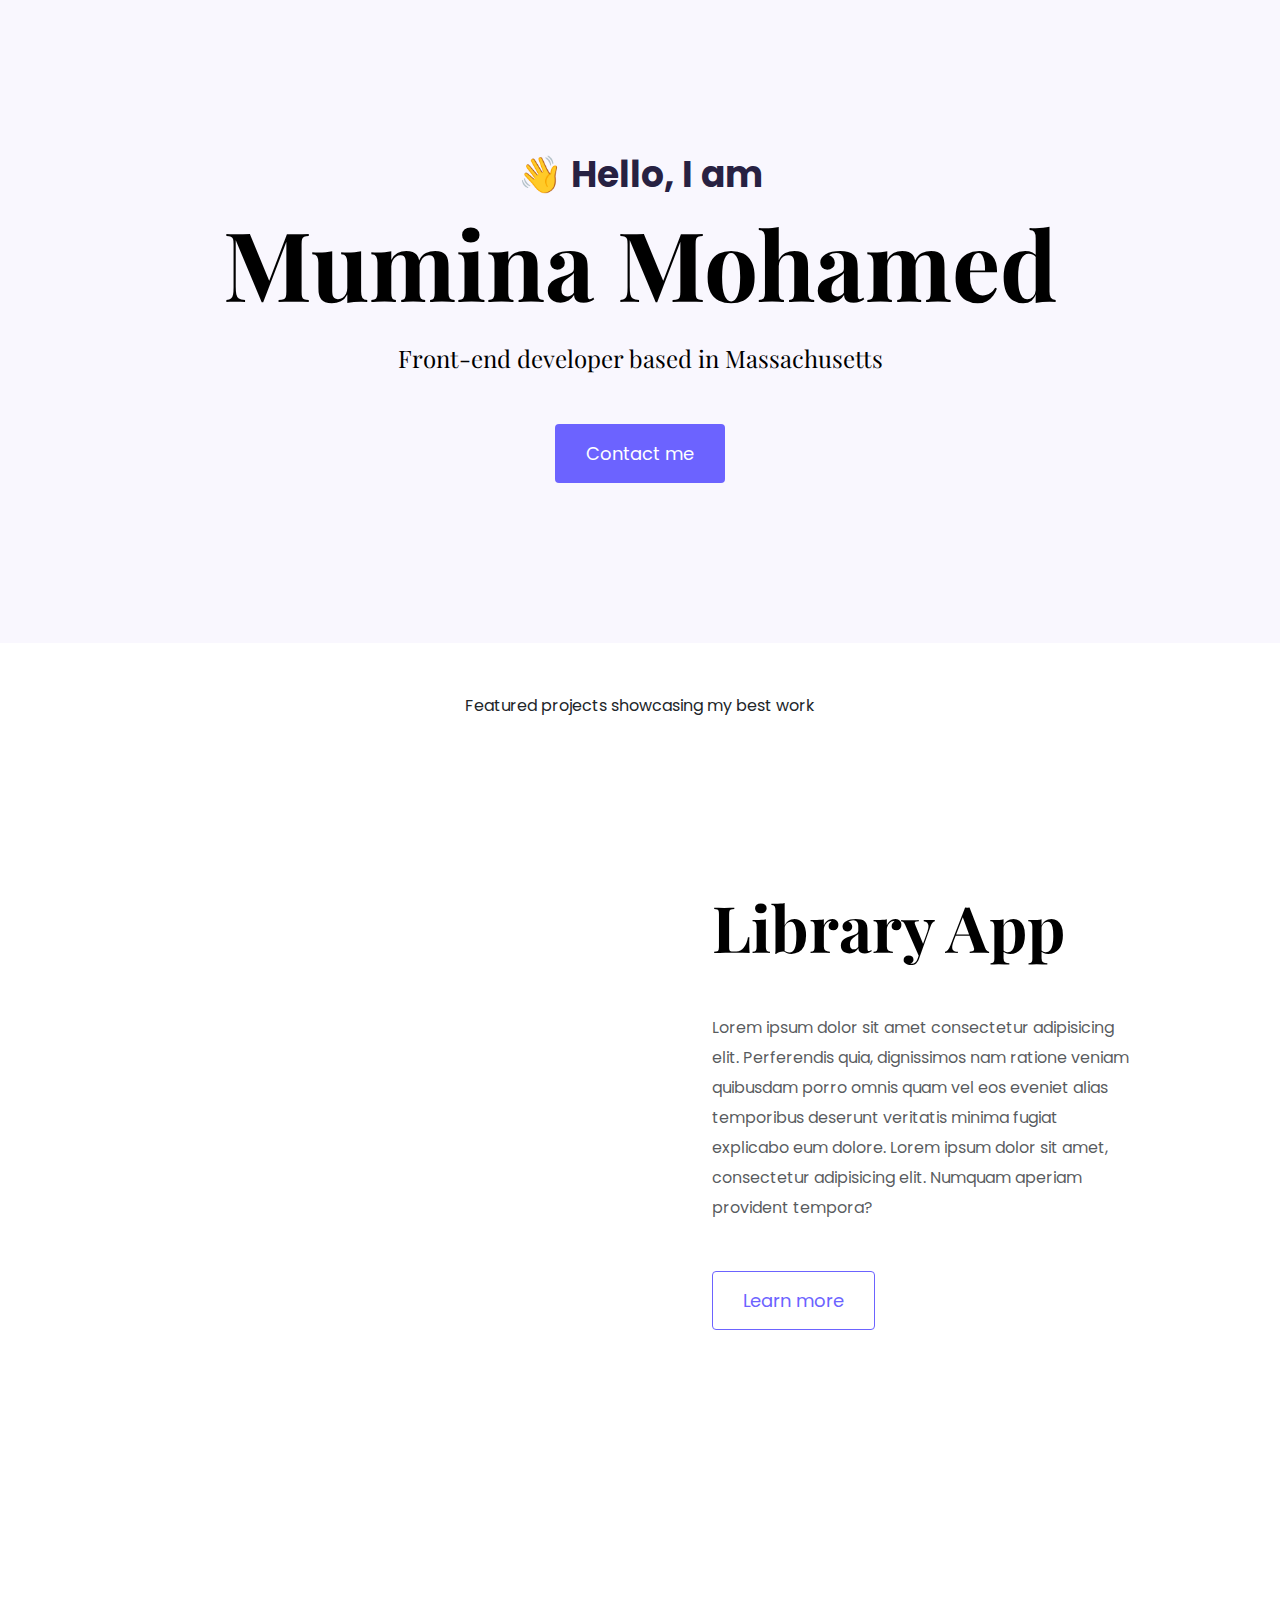
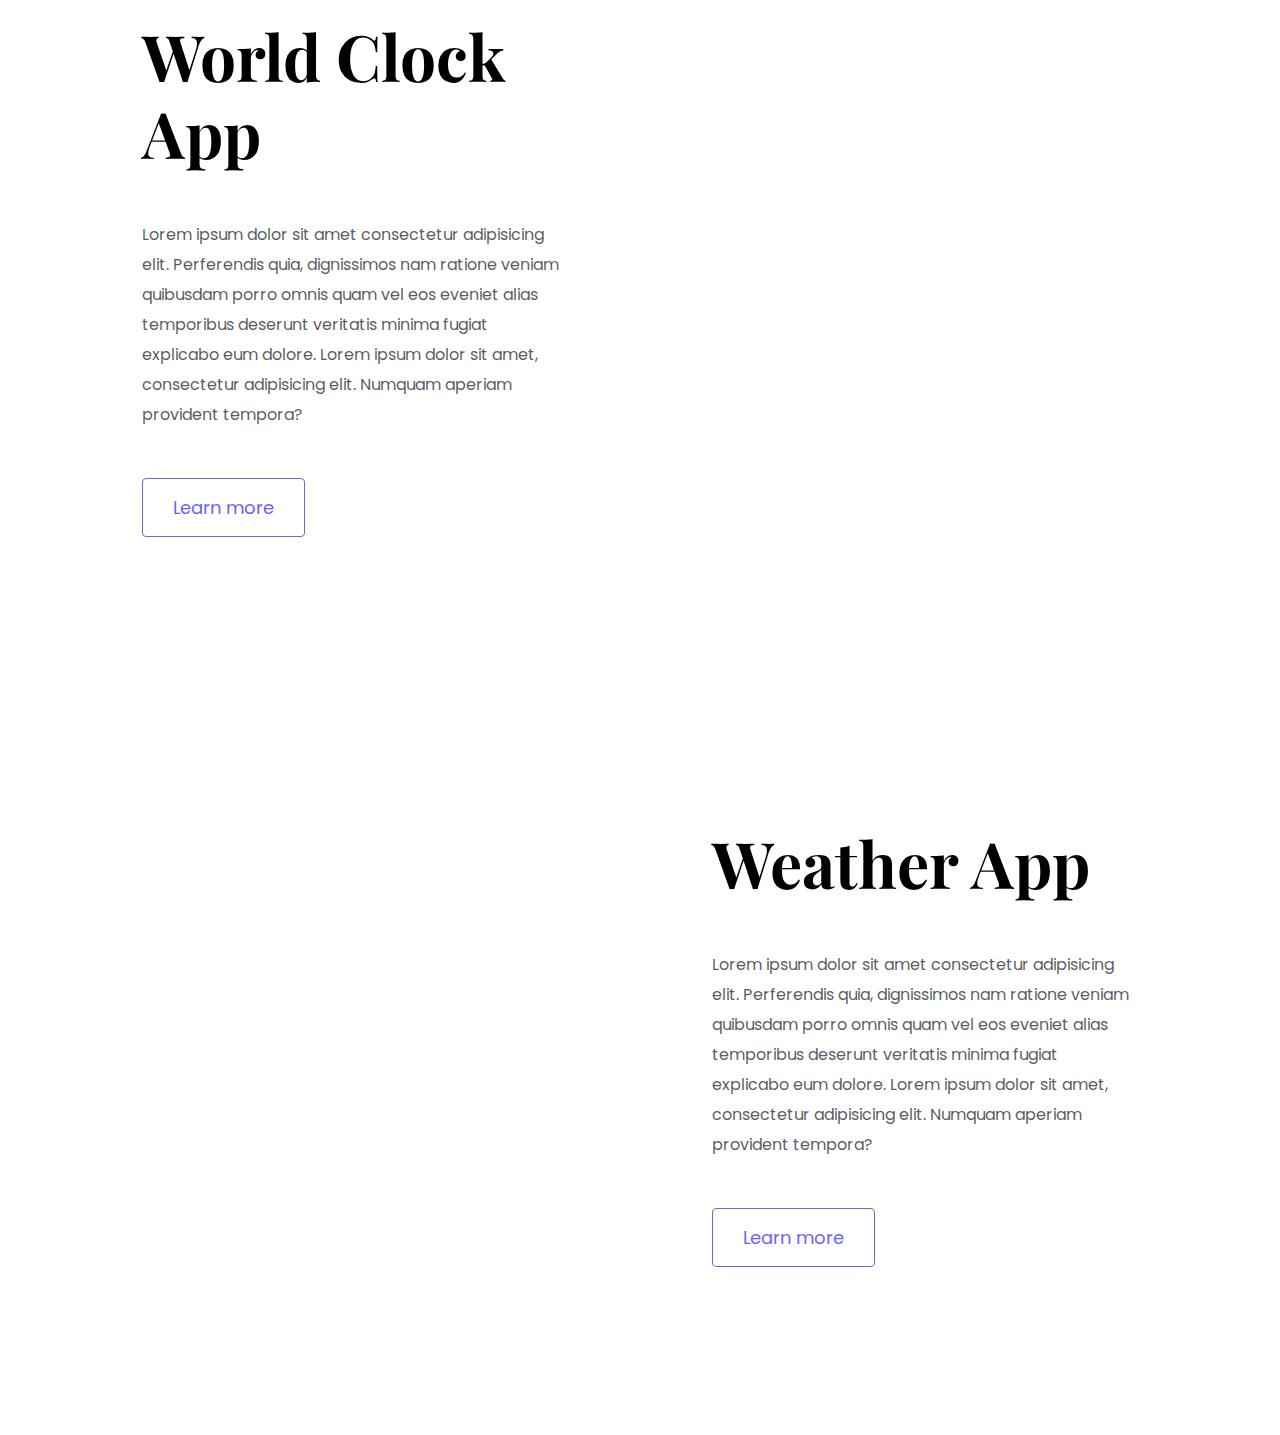
==== index.html @ b4ec0988 "changed the paragraph content" ====
<!DOCTYPE html>
<html lang="en">
  <head>
    <meta charset="UTF-8" />
    <meta name="viewport" content="width=device-width, initial-scale=1.0" />
    <link
      rel="stylesheet"
      href="https://cdn.jsdelivr.net/npm/bootstrap@5.3.2/dist/css/bootstrap.min.css"
    />
    <link
      rel="stylesheet"
      href="https://cdn.jsdelivr.net/npm/bootstrap@5.3.2/dist/js/bootstrap.bundle.min.js"
    />
    <link
      href="https://fonts.googleapis.com/css2?family=Playfair+Display:wght@700&amp;family=Poppins:wght@500;700&amp;display=swap"
      rel="stylesheet"
    />
    <link rel="preconnect" href="https://fonts.gstatic.com" />
    <script
      src="https://kit.fontawesome.com/5cc634219c.js"
      crossorigin="anonymous"
    ></script>
    <link rel="stylesheet" href="css/style.css" />
    <title>Portfolio</title>
  </head>
  <body>
    <div class="hero">
      <p>👋 Hello, I am</p>
      <h1>Mumina Mohamed</h1>
      <h2>Front-end developer based in Massachusetts</h2>

      <div>
        <a href="" class="btn btn-color">Contact me</a>
      </div>
    </div>
    <p class="text-center m-5">Featured projects showcasing my best work</p>
    <div class="container">
      <div class="row mb-5">
        <div class="col d-none d-lg-block">
          <img
            src="https://s3.amazonaws.com/shecodesio-production/uploads/files/000/109/023/original/Screenshot_2024-01-02_182300.png?1704243305"
            class="img-fluid"
            alt=""
          />
        </div>
        <div class="col-6">
          <div class="project-description">
            <h2 class="mb-5">Library App</h2>
            <p class="mb-5 text-muted">
              Lorem ipsum dolor sit amet consectetur adipisicing elit.
              Perferendis quia, dignissimos nam ratione veniam quibusdam porro
              omnis quam vel eos eveniet alias temporibus deserunt veritatis
              minima fugiat explicabo eum dolore. Lorem ipsum dolor sit amet,
              consectetur adipisicing elit. Numquam aperiam provident tempora?
            </p>
            <a href="#" class="btn btn-color-outline">Learn more</a>
          </div>
        </div>
      </div>
      <div class="row mb-5">
        <div class="col-6">
          <div class="project-description">
            <h2 class="mb-5">World Clock App</h2>
            <p class="mb-5 text-muted">
              Lorem ipsum dolor sit amet consectetur adipisicing elit.
              Perferendis quia, dignissimos nam ratione veniam quibusdam porro
              omnis quam vel eos eveniet alias temporibus deserunt veritatis
              minima fugiat explicabo eum dolore. Lorem ipsum dolor sit amet,
              consectetur adipisicing elit. Numquam aperiam provident tempora?
            </p>
            <a href="#" class="btn btn-color-outline">Learn more</a>
          </div>
        </div>
        <div class="col d-none d-lg-block">
          <img
            src="https://s3.amazonaws.com/shecodesio-production/uploads/files/000/109/025/original/Screenshot_2024-01-02_181748.png?1704243337"
            class="img-fluid"
            alt=""
          />
        </div>
      </div>
      <div class="row mb-5">
        <div class="col d-none d-lg-block">
          <img
            src="https://s3.amazonaws.com/shecodesio-production/uploads/files/000/109/024/original/Screenshot_2024-01-02_182021.png?1704243326"
            class="img-fluid"
            alt=""
          />
        </div>
        <div class="col-6">
          <div class="project-description">
            <h2 class="mb-5">Weather App</h2>
            <p class="mb-5 text-muted">
              Lorem ipsum dolor sit amet consectetur adipisicing elit.
              Perferendis quia, dignissimos nam ratione veniam quibusdam porro
              omnis quam vel eos eveniet alias temporibus deserunt veritatis
              minima fugiat explicabo eum dolore. Lorem ipsum dolor sit amet,
              consectetur adipisicing elit. Numquam aperiam provident tempora?
            </p>
            <a href="" class="btn btn-color-outline">Learn more</a>
          </div>
        </div>
      </div>
    </div>
  </body>
</html>
---- css/style.css ----
:root {
  --branding-color: #272142;
  --color-theme: #6c63ff;
  --secondary-color: #f9f7fe;
  --heading-font-family: "playfair Display", seriff;
  --default-font-family: "poppins", sans seriff;
}

body {
  background: white;
  font-family: var(--default-font-family);
}

.hero {
  text-align: center;
  background: var(--secondary-color);
  padding: 160px 20px;
}
h1,
h2,
h3,
h4,
h5,
h6 {
  color: black;
  font-family: var(--heading-font-family);
  font-weight: bold;
}

h1 {
  font-size: 96px;
  line-height: 1.5;
}
h2 {
  font-size: 64px;
}
p {
  font-size: 16px;
  line-height: 30px;
}
.hero h2 {
  font-weight: normal;
  color: black;
  line-height: 1.4;
  font-size: 24px;
  padding-bottom: 40px;
}
.hero p {
  color: var(--branding-color);
  font-weight: bold;
  margin: 0;
  font-size: 36px;
}

.btn-color {
  background: var(--color-theme);
  color: white;
  border-radius: 4px;
  font-size: 18px;
  line-height: 27px;
  padding: 15px 30px;
}

.btn-color-outline {
  color: var(--color-theme);
  border: 1px solid var(--color-theme);
  border-radius: 4px;
  font-size: 18px;
  line-height: 27px;
  padding: 15px 30px;
}

.project-description {
  padding: 120px 60px;
}

@media (max-width: 900px) {
  h1 {
    font-size: 44px;
    line-height: 2;
  }
  h2 {
    font-size: 44px;
  }

  .hero {
    padding: 80px 20px;
  }
  .row {
    justify-content: center;
  }

  .project-description {
    padding: 0;
    text-align: center;
  }
}
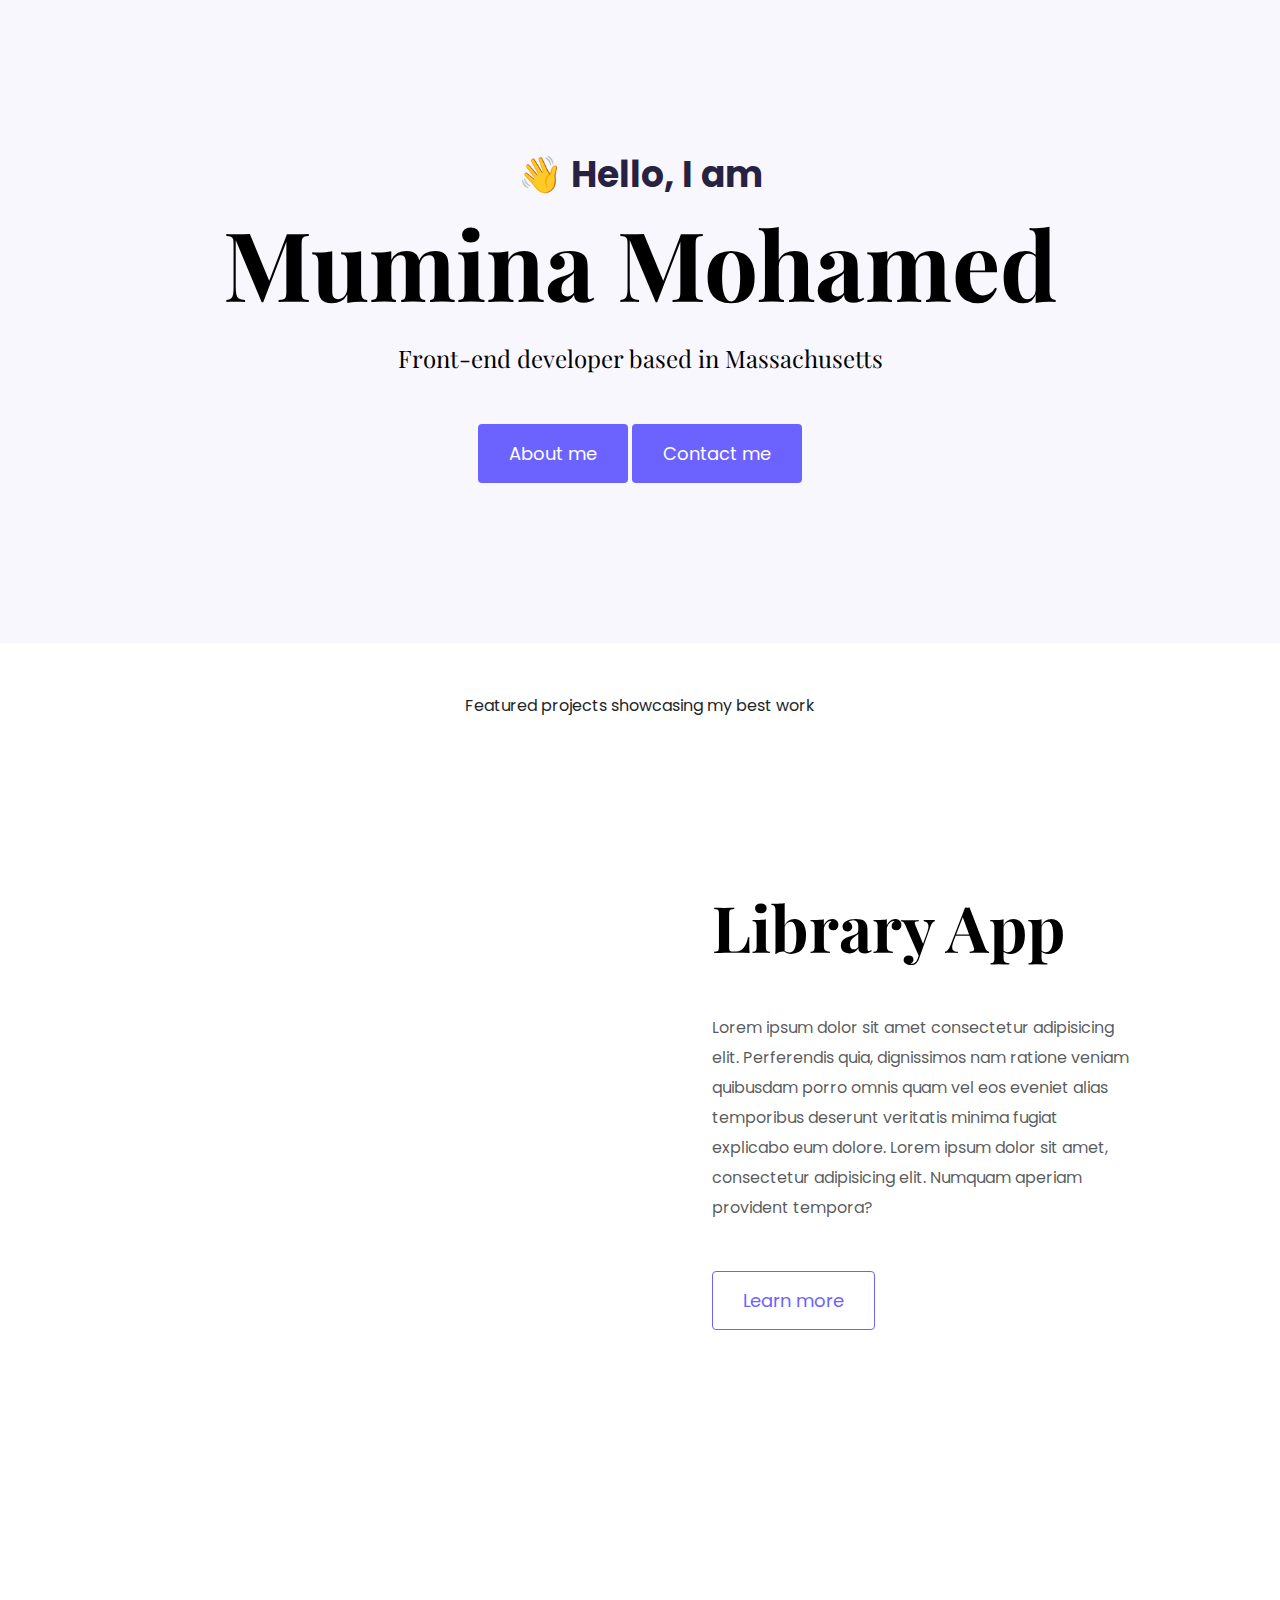
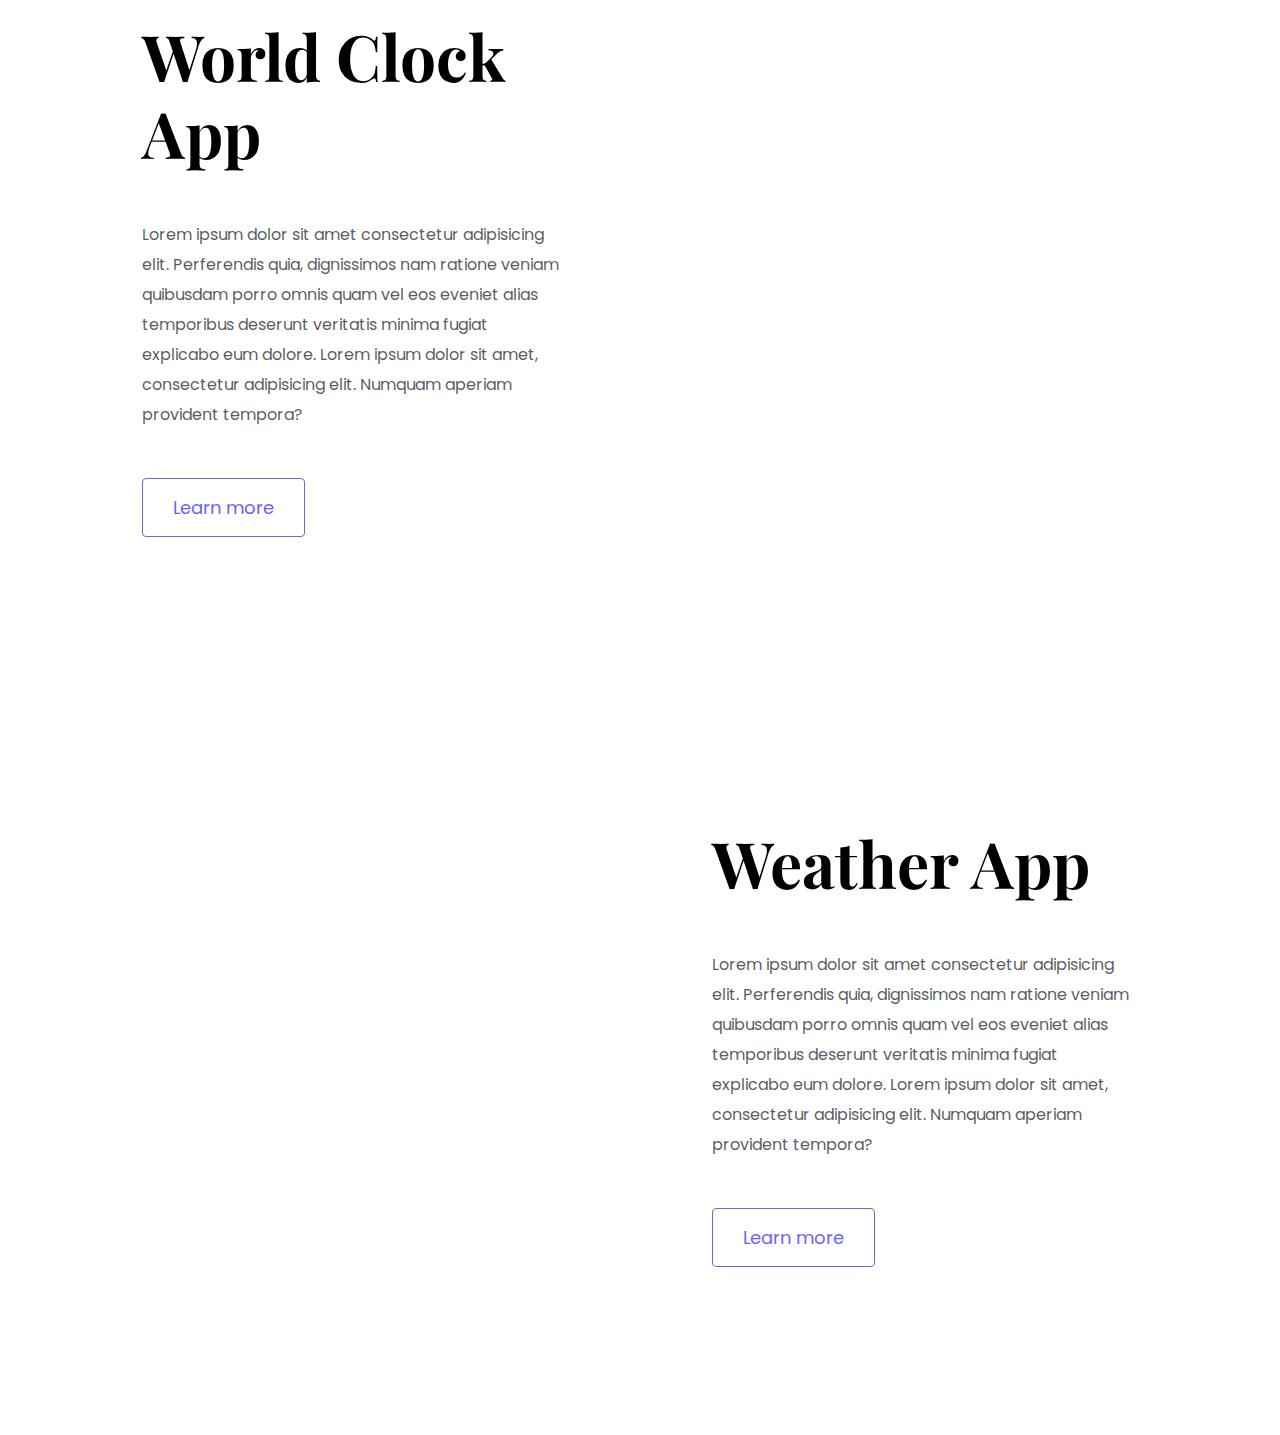
==== commit 1dc12085: "added an about me button linking to about.html" ====
--- a/index.html
+++ b/index.html
@@ -30,6 +30,7 @@
       <h2>Front-end developer based in Massachusetts</h2>
 
       <div>
+        <a href="about.html" class="btn btn-color">About me</a>
         <a href="" class="btn btn-color">Contact me</a>
       </div>
     </div>
--- a/css/style.css
+++ b/css/style.css
@@ -51,6 +51,21 @@
   margin: 0;
   font-size: 36px;
 }
+.about-section {
+  padding: 80px 20px;
+}
+.about-section-content {
+  margin: 30px;
+}
+.about-section h1 {
+  font-size: 64px;
+  font-family: var(--heading-font-family);
+  line-height: 80px;
+}
+.about-section h2 {
+  font-size: 18px;
+  font-family: var(--default-font-family);
+}
 
 .btn-color {
   background: var(--color-theme);
@@ -94,4 +109,11 @@
     padding: 0;
     text-align: center;
   }
+  .about-section {
+    text-align: center;
+    padding: 0;
+  }
+  .about-section a {
+    margin-bottom: 35px;
+  }
 }
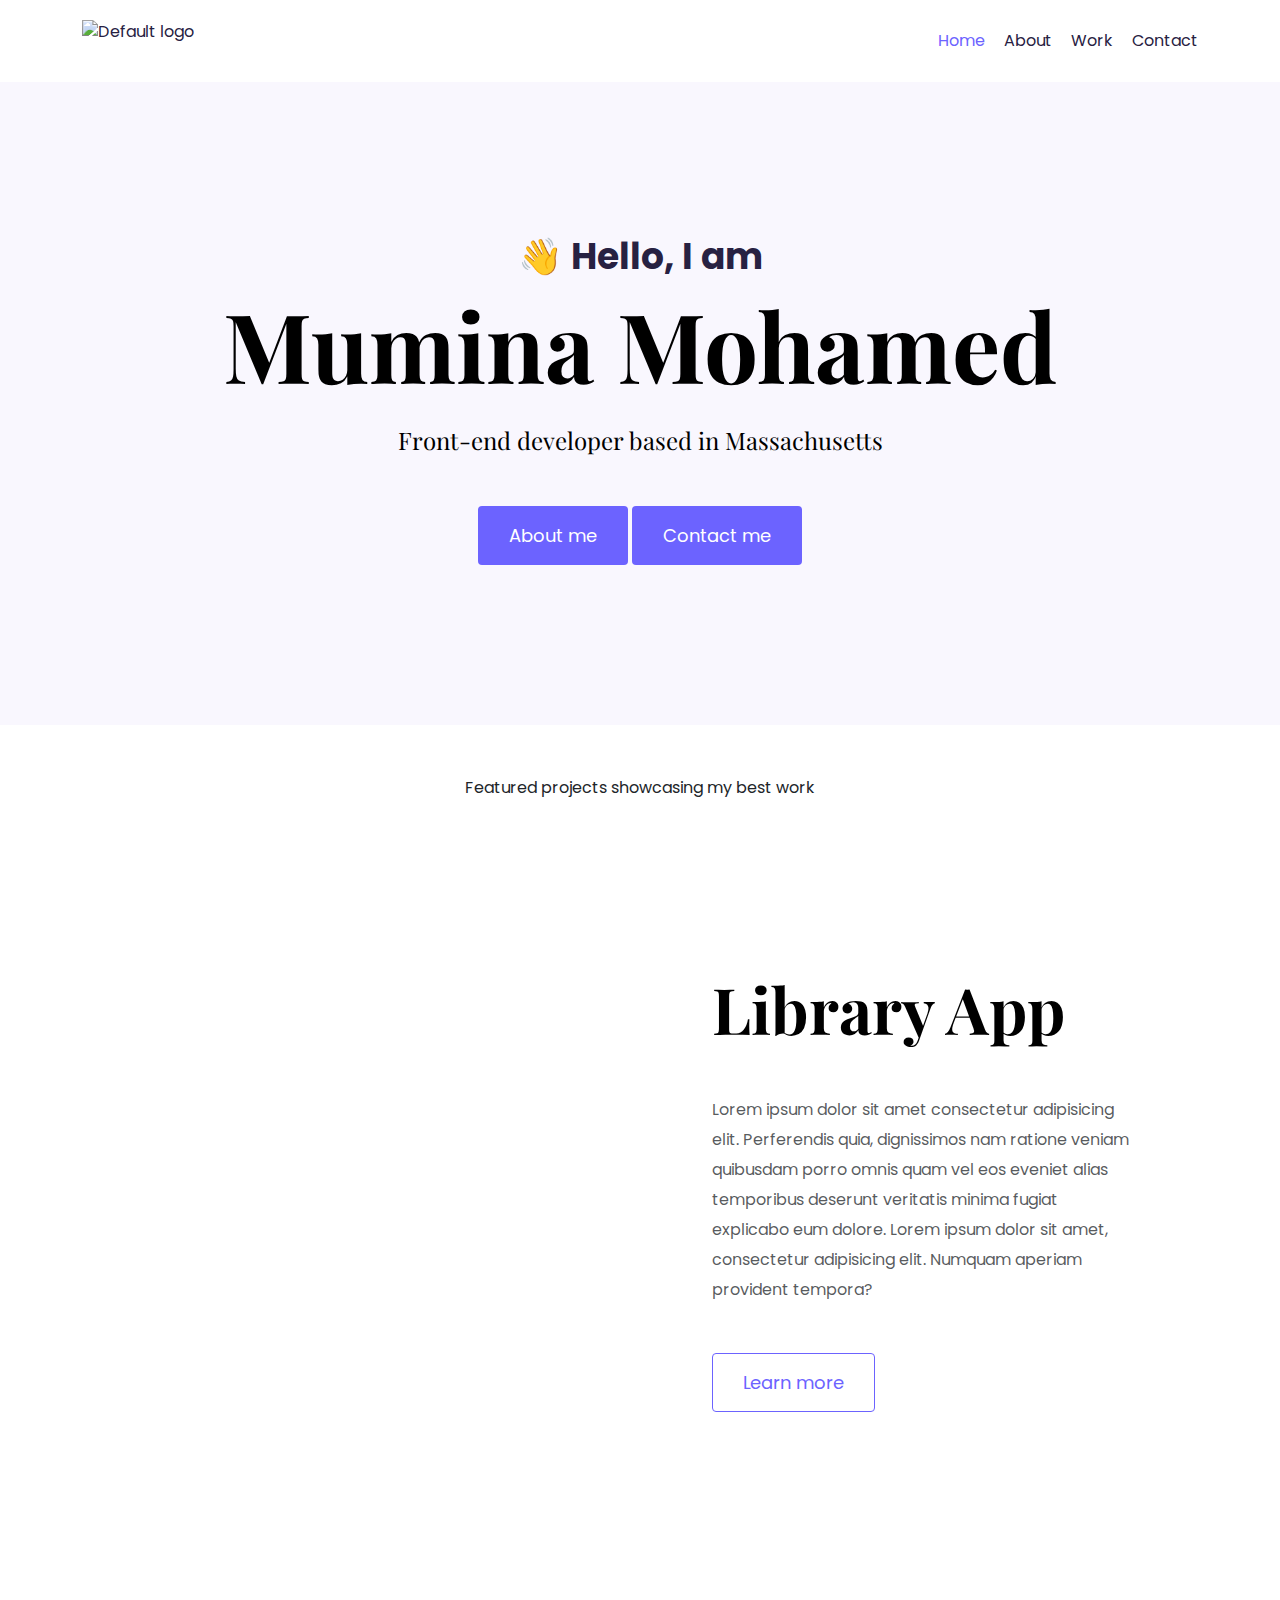
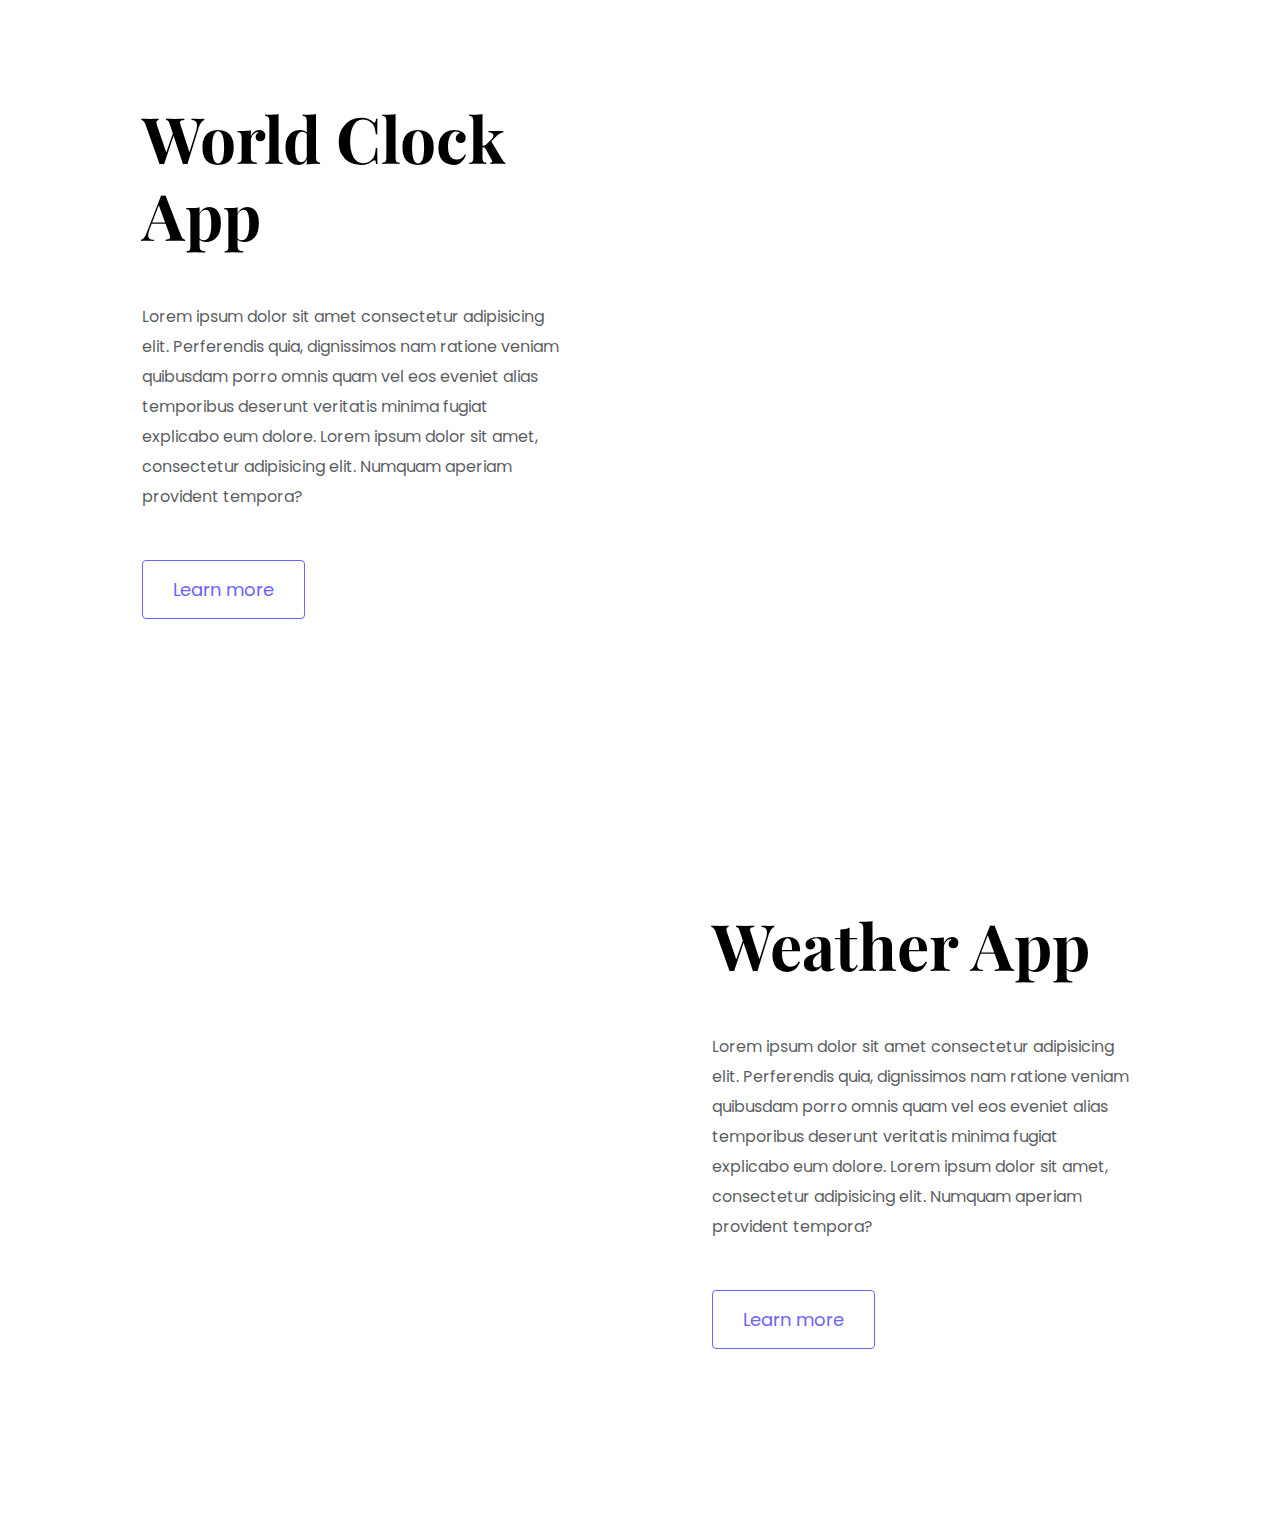
==== commit 57c30775: "created a navigation with links to all the pages" ====
--- a/index.html
+++ b/index.html
@@ -24,14 +24,44 @@
     <title>Portfolio</title>
   </head>
   <body>
+    <div class="container">
+      <nav class="d-flex justify-content-between">
+        <a href="/">
+          <img
+            src="https://rvrtv.csb.app/images/logo.png"
+            class="logo d-none d-md-block"
+            alt="Default logo" />
+          <img
+            src="https://rvrtv.csb.app/images/logo-small.jpg
+"
+            class="logo d-block d-md-none"
+            alt="Small logo"
+        /></a>
+        <ul>
+          <li class="active">
+            <a href="/"> Home</a>
+          </li>
+          <li>
+            <a href="/about.html"> About</a>
+          </li>
+          <li>
+            <a href="/work.html"> Work</a>
+          </li>
+          <li>
+            <a href="/contact.html"> Contact</a>
+          </li>
+        </ul>
+      </nav>
+    </div>
+
     <div class="hero">
       <p>👋 Hello, I am</p>
       <h1>Mumina Mohamed</h1>
       <h2>Front-end developer based in Massachusetts</h2>
 
       <div>
-        <a href="about.html" class="btn btn-color">About me</a>
-        <a href="" class="btn btn-color">Contact me</a>
+        <a href="/about.html" class="btn btn-color">About me</a>
+        <a href="/contact.html" class="btn btn-color">Contact me</a>
       </div>
     </div>
     <p class="text-center m-5">Featured projects showcasing my best work</p>
--- a/css/style.css
+++ b/css/style.css
@@ -9,6 +9,32 @@
 body {
   background: white;
   font-family: var(--default-font-family);
+}
+.logo {
+  max-height: 40px;
+}
+nav {
+  padding: 20px 0;
+}
+nav ul {
+  padding: 0;
+  margin: 0;
+}
+nav li {
+  display: inline;
+  list-style: none;
+  line-height: 42px;
+  margin-left: 15px;
+}
+nav a {
+  text-decoration: none;
+  color: #272142;
+  transition: all 100ms ease-in-out;
+}
+
+nav a:hover,
+nav li.active a {
+  color: var(--color-theme);
 }
 
 .hero {
@@ -51,20 +77,32 @@
   margin: 0;
   font-size: 36px;
 }
-.about-section {
+.content-container {
   padding: 80px 20px;
 }
-.about-section-content {
+.content {
   margin: 30px;
 }
-.about-section h1 {
+.content h1 {
   font-size: 64px;
+  text-align: center;
   font-family: var(--heading-font-family);
   line-height: 80px;
 }
-.about-section h2 {
+.content h2 {
   font-size: 18px;
   font-family: var(--default-font-family);
+}
+
+.content h3 {
+  font-size: 24px;
+  line-height: 1.5;
+  margin: 20px 0 0;
+  font-family: var(--default-font-family);
+}
+.content p {
+  margin: 0;
+  font-size: 14px;
 }
 
 .btn-color {
@@ -90,6 +128,9 @@
 }
 
 @media (max-width: 900px) {
+  nav a {
+    font-size: 12px;
+  }
   h1 {
     font-size: 44px;
     line-height: 2;
@@ -109,11 +150,11 @@
     padding: 0;
     text-align: center;
   }
-  .about-section {
+  .content {
     text-align: center;
     padding: 0;
   }
-  .about-section a {
+  .content-container a {
     margin-bottom: 35px;
   }
 }
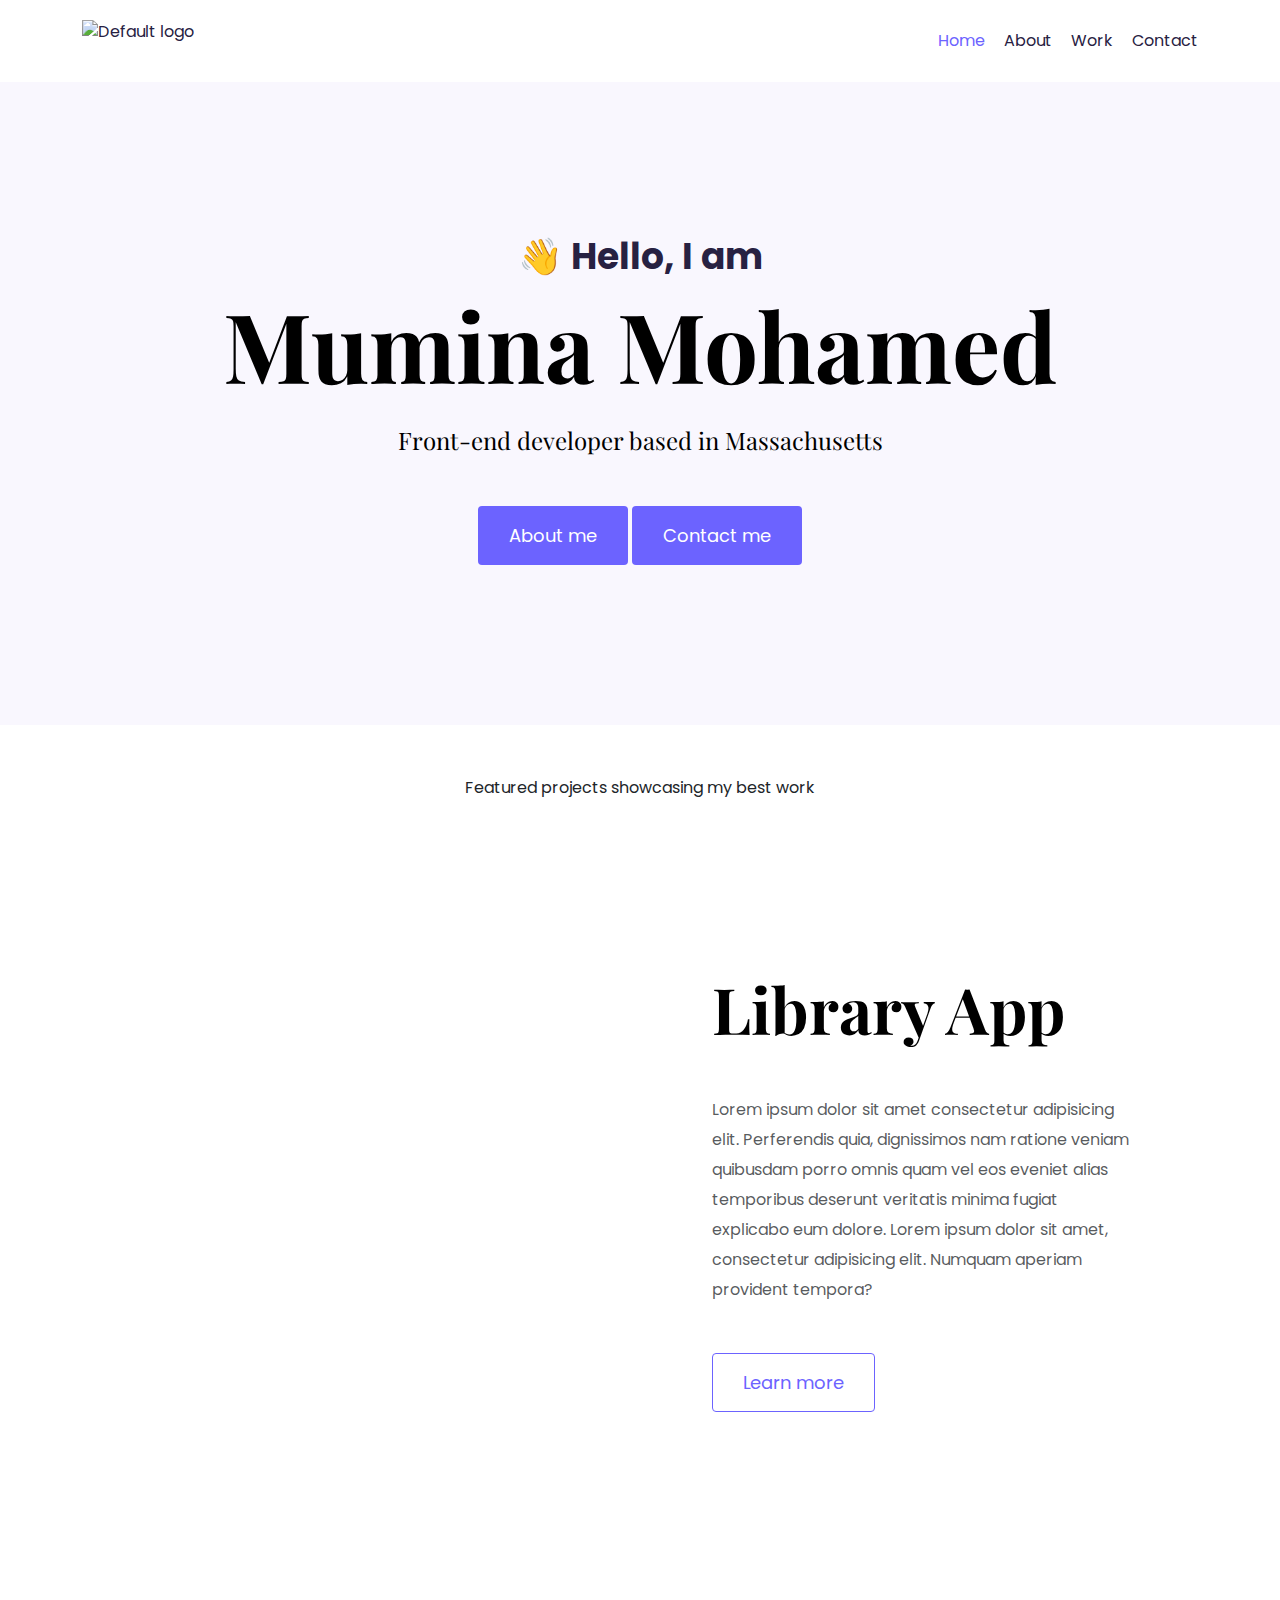
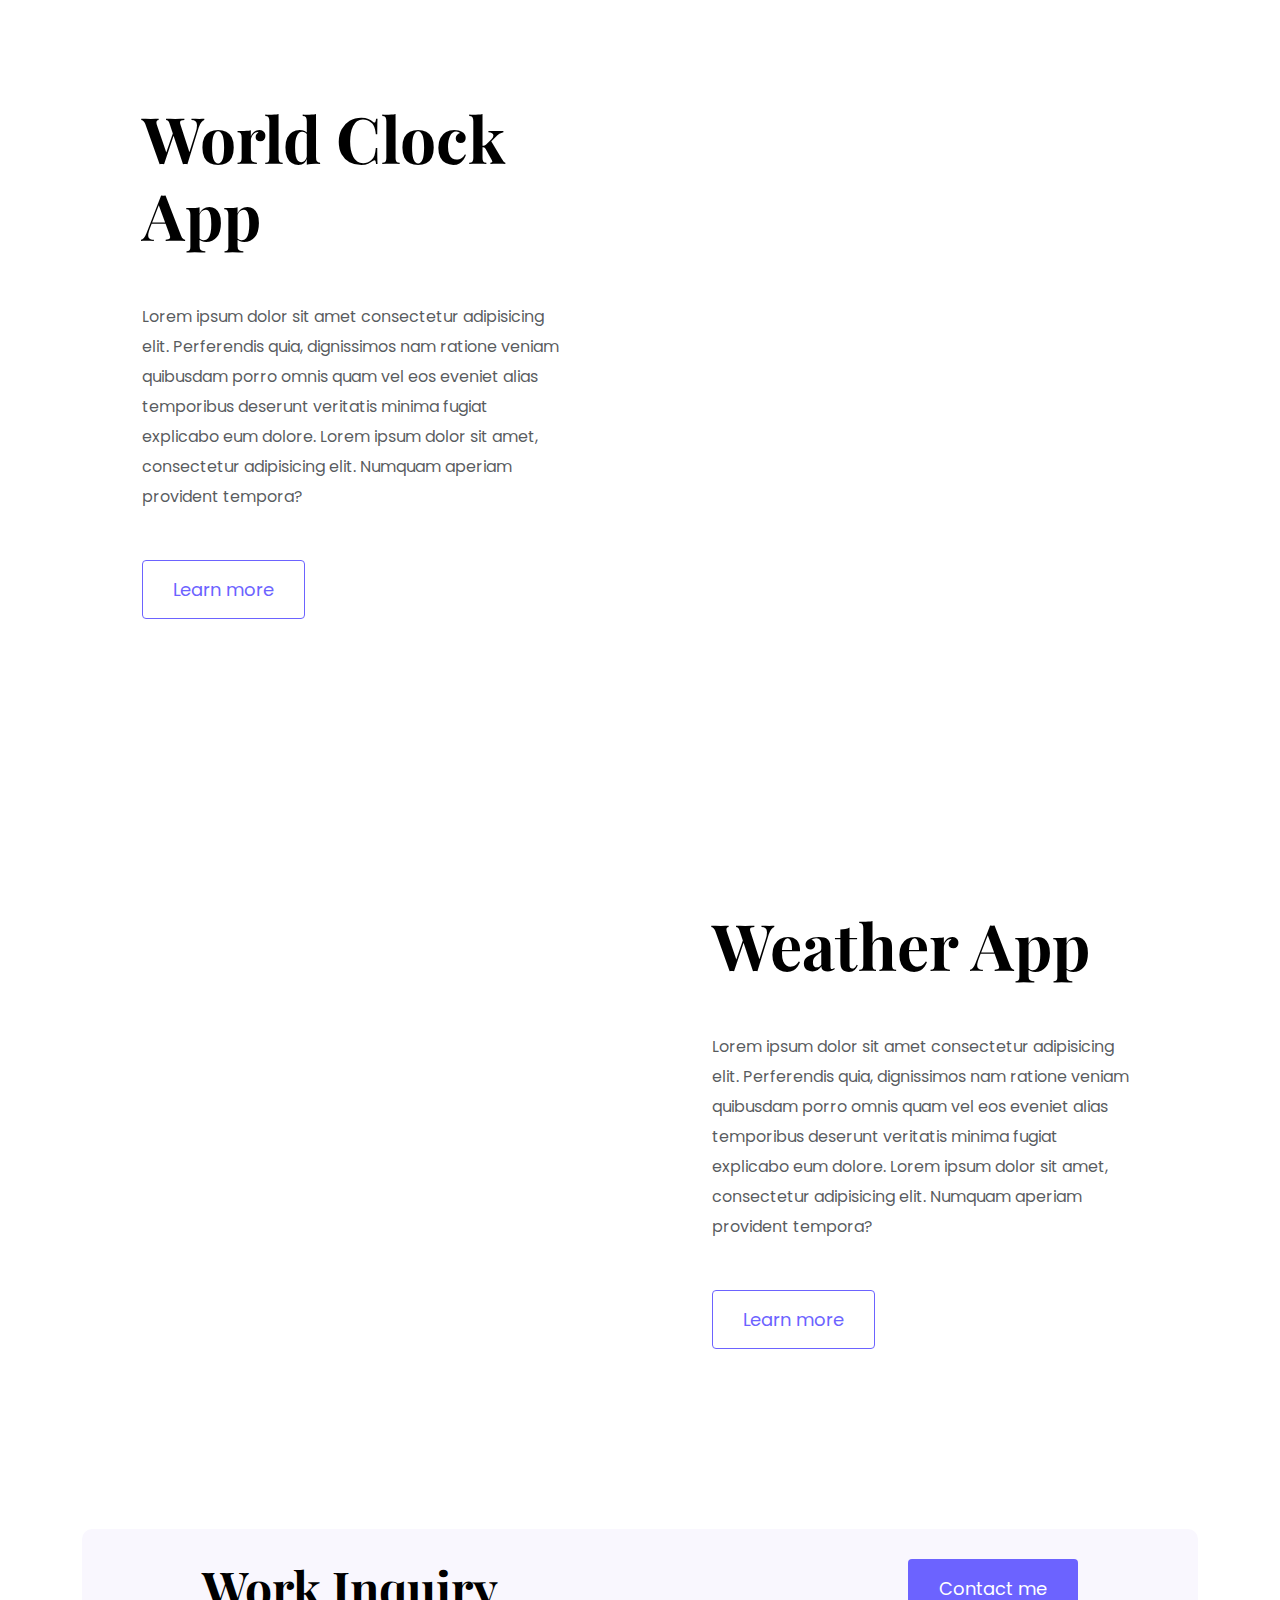
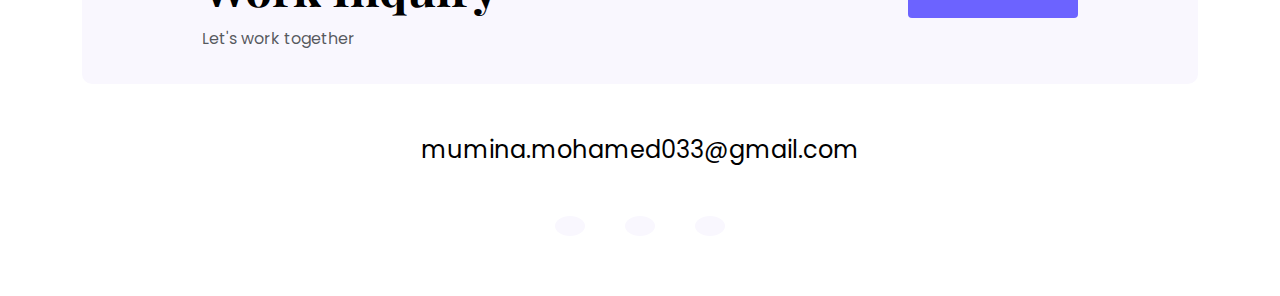
==== commit c68990bf: "added a footer and links directing to each of my projects" ====
--- a/index.html
+++ b/index.html
@@ -28,7 +28,7 @@
       <nav class="d-flex justify-content-between">
         <a href="/">
           <img
-            src="https://rvrtv.csb.app/images/logo.png"
+            src="	https://rygym.csb.app/images/logo.png"
             class="logo d-none d-md-block"
             alt="Default logo" />
           <img
@@ -84,7 +84,11 @@
               minima fugiat explicabo eum dolore. Lorem ipsum dolor sit amet,
               consectetur adipisicing elit. Numquam aperiam provident tempora?
             </p>
-            <a href="#" class="btn btn-color-outline">Learn more</a>
+            <a
+              href="https://storied-cendol-f7f8e9.netlify.app/"
+              class="btn btn-color-outline"
+              >Learn more</a
+            >
           </div>
         </div>
       </div>
@@ -99,7 +103,11 @@
               minima fugiat explicabo eum dolore. Lorem ipsum dolor sit amet,
               consectetur adipisicing elit. Numquam aperiam provident tempora?
             </p>
-            <a href="#" class="btn btn-color-outline">Learn more</a>
+            <a
+              href="https://radiant-beijinho-b3f5f6.netlify.app/"
+              class="btn btn-color-outline"
+              >Learn more</a
+            >
           </div>
         </div>
         <div class="col d-none d-lg-block">
@@ -128,10 +136,42 @@
               minima fugiat explicabo eum dolore. Lorem ipsum dolor sit amet,
               consectetur adipisicing elit. Numquam aperiam provident tempora?
             </p>
-            <a href="" class="btn btn-color-outline">Learn more</a>
+            <a
+              href="https://funny-starship-1824d3.netlify.app/"
+              class="btn btn-color-outline"
+              >Learn more</a
+            >
           </div>
         </div>
       </div>
+      <footer>
+        <div
+          class="contact-box d-flex justify-content-between mb-5 d-none d-md-flex"
+        >
+          <div>
+            <h4>Work Inquiry</h4>
+            <p class="text-muted">Let's work together</p>
+          </div>
+          <div>
+            <a href="/contact.html" class="btn btn-color">Contact me</a>
+          </div>
+        </div>
+        <div class="d-flex justify-content-center mb-5">
+          <a href="mailto:mumina.mohamed033@gmail.com" class="email-link"
+            >mumina.mohamed033@gmail.com</a
+          >
+        </div>
+        <div class="social-links d-flex justify-content-center">
+          <a href="https://www.github.com/mumina033" target="_blank">
+            <i class="fab fa-github"></i> </a
+          ><a href="https://www.instagram.com/mumina" target="_blank">
+            <i class="fab fa-instagram"></i>
+          </a>
+          <a href="https://www.x.com/mumina033" target="_blank">
+            <i class="fab fa-x"></i>
+          </a>
+        </div>
+      </footer>
     </div>
   </body>
 </html>
--- a/css/style.css
+++ b/css/style.css
@@ -60,6 +60,9 @@
 h2 {
   font-size: 64px;
 }
+h4 {
+  font-size: 48px;
+}
 p {
   font-size: 16px;
   line-height: 30px;
@@ -126,7 +129,42 @@
 .project-description {
   padding: 120px 60px;
 }
-
+footer {
+  margin: 60px 0;
+}
+footer .contact-box {
+  background-color: var(--secondary-color);
+  padding: 30px 120px;
+  border-radius: 10px;
+}
+footer .contact-box p {
+  margin: 0;
+}
+
+footer .email-link {
+  text-decoration: none;
+  color: black;
+  font-size: 24px;
+  text-align: center;
+}
+
+footer .email-link:hover {
+  color: var(--color-theme);
+}
+
+footer .social-links a {
+  margin: 0 20px;
+  color: var(--color-theme);
+  background: var(--secondary-color);
+  border-radius: 50%;
+  font-size: 18px;
+  padding: 10px 15px;
+  transition: all 100ms ease-in-out;
+}
+footer .social-links a:hover {
+  color: white;
+  background: var(--branding-color);
+}
 @media (max-width: 900px) {
   nav a {
     font-size: 12px;
@@ -138,6 +176,9 @@
   h2 {
     font-size: 44px;
   }
+  h4 {
+    font-size: 26px;
+  }
 
   .hero {
     padding: 80px 20px;
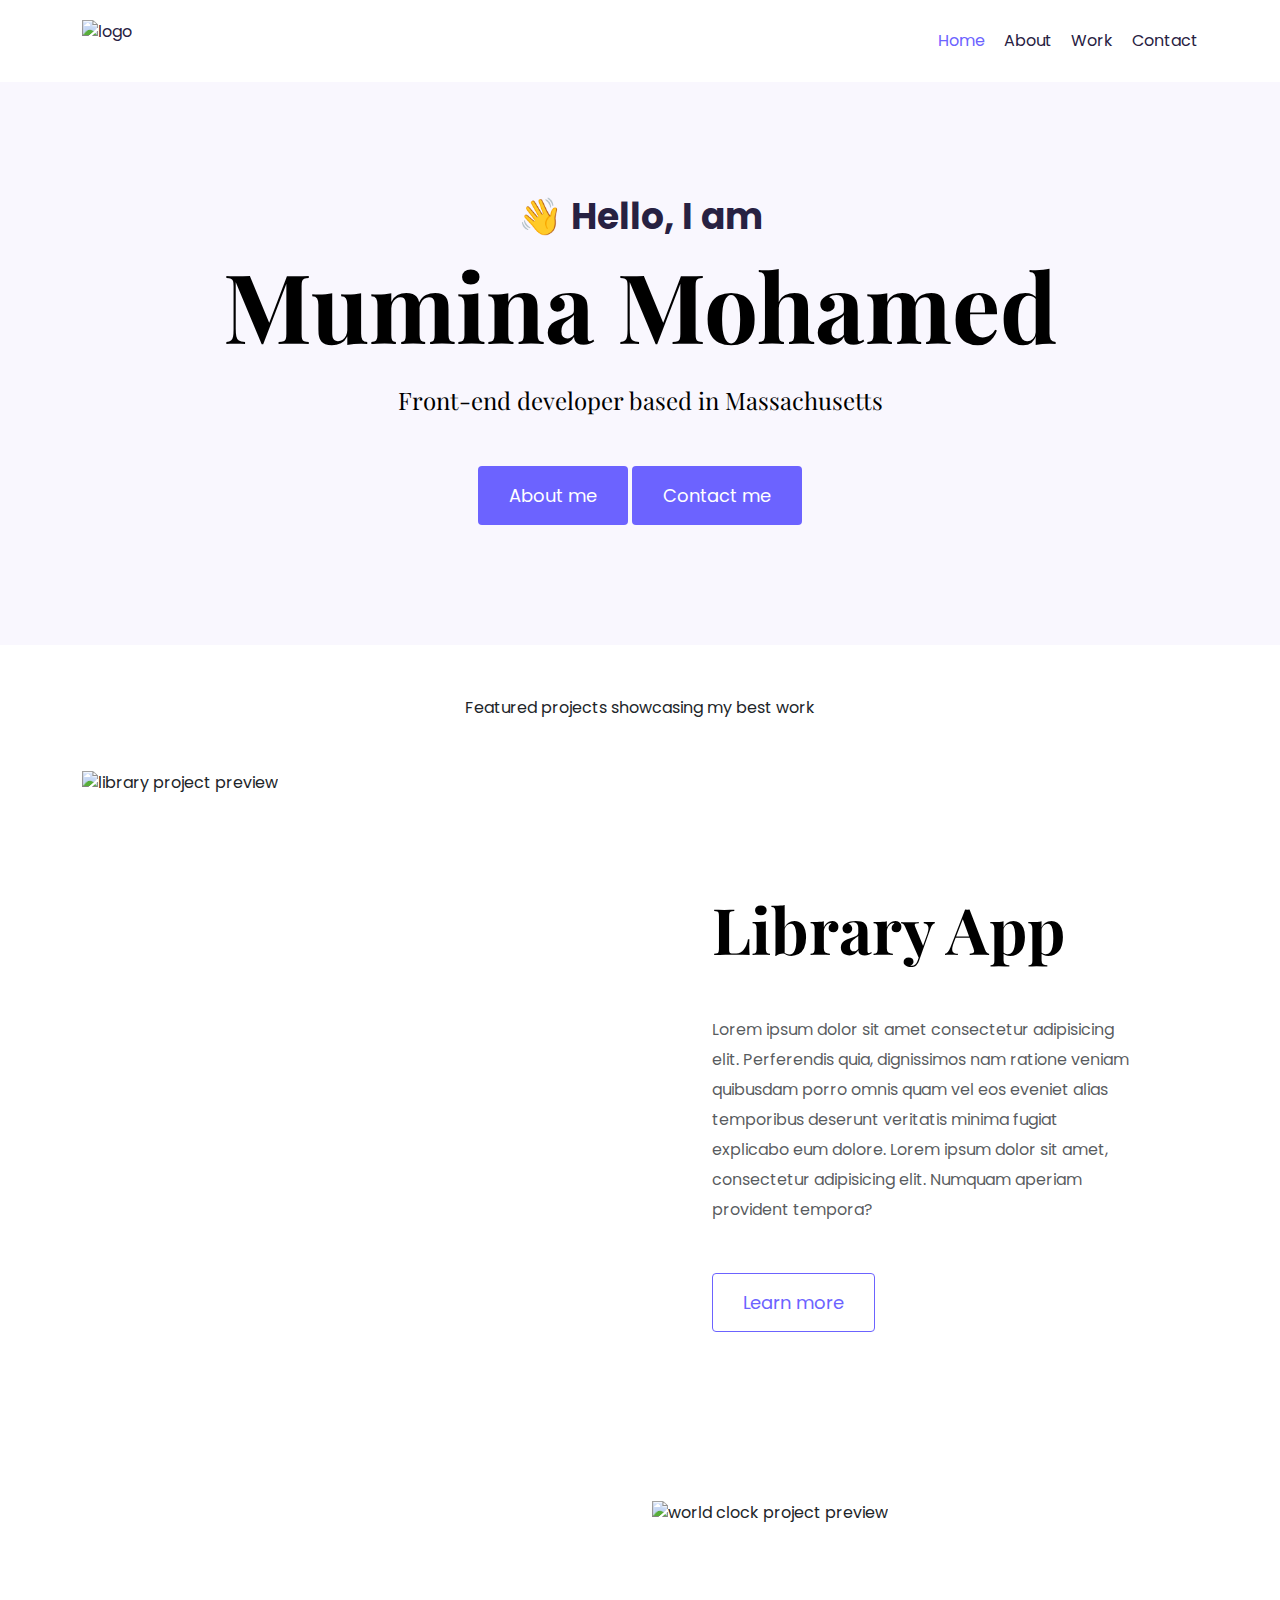
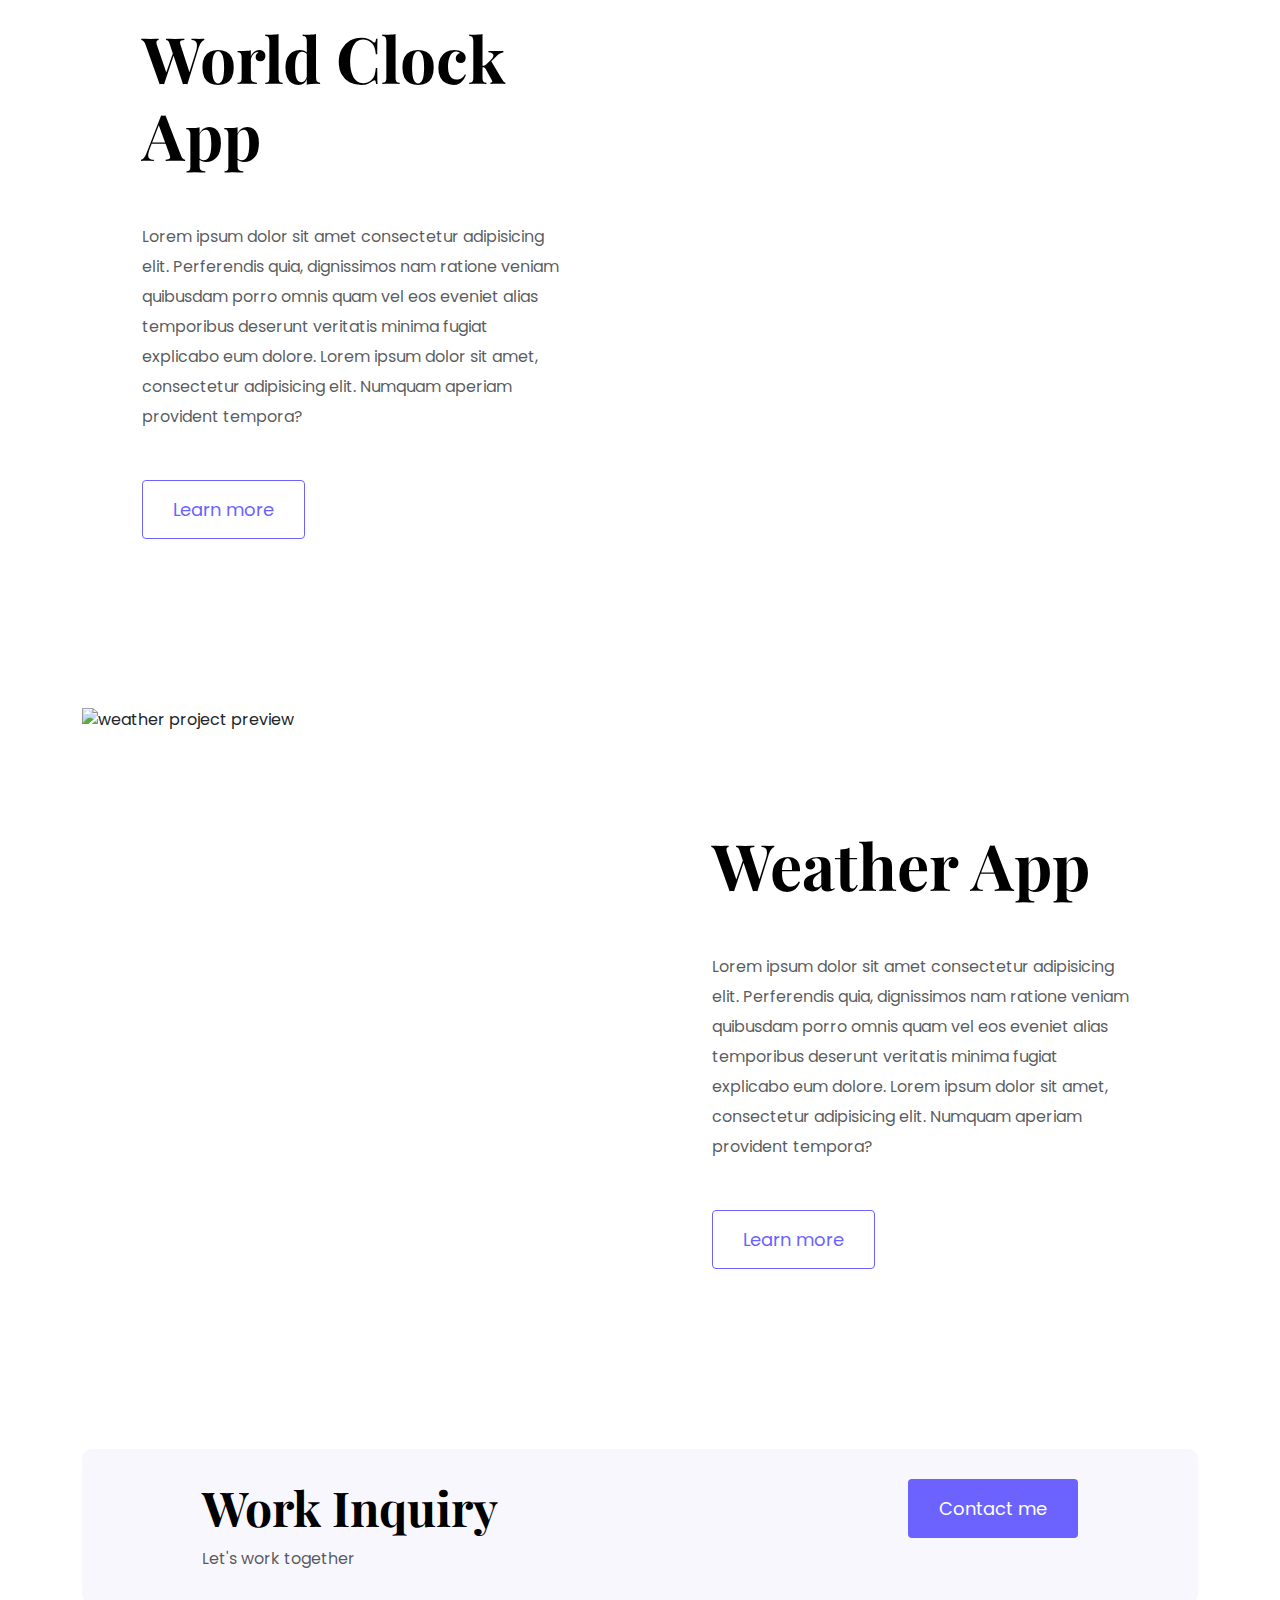
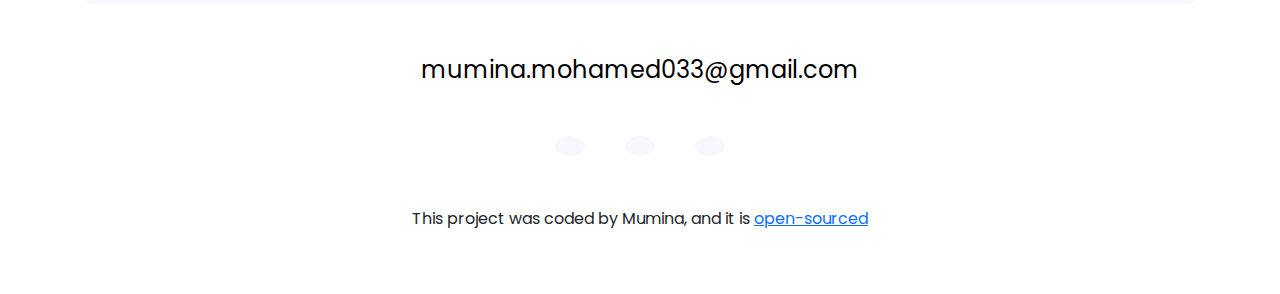
==== commit 219e0c0b: "made adjustments to each page to ensure they're SEO friendly" ====
--- a/index.html
+++ b/index.html
@@ -21,34 +21,38 @@
       crossorigin="anonymous"
     ></script>
     <link rel="stylesheet" href="css/style.css" />
-    <title>Portfolio</title>
+    <meta
+      name="description"
+      content="Mumina Mohamed - Front-end Developer based in Boston, Massachusetts. Explore Mumina's projects, skills in HTML, CSS, JavaScript, and more. View featured projects such as her Library project, World Clock project, and Weather project. Connect with Mumina for work inquiries."
+    />
+    <title>Front-end developer - Mumina Mohamed</title>
   </head>
   <body>
     <div class="container">
       <nav class="d-flex justify-content-between">
-        <a href="/">
+        <a href="index.html" title="Homepage">
           <img
             src="	https://rygym.csb.app/images/logo.png"
             class="logo d-none d-md-block"
-            alt="Default logo" />
+            alt="logo" />
           <img
             src="https://rvrtv.csb.app/images/logo-small.jpg
 "
             class="logo d-block d-md-none"
-            alt="Small logo"
+            alt="logo"
         /></a>
         <ul>
           <li class="active">
-            <a href="/"> Home</a>
+            <a href="index.html"> Home</a>
           </li>
           <li>
-            <a href="/about.html"> About</a>
+            <a href="about.html" title="About Mumina"> About</a>
           </li>
           <li>
-            <a href="/work.html"> Work</a>
+            <a href="work.html" title="Mumina's work"> Work</a>
           </li>
           <li>
-            <a href="/contact.html"> Contact</a>
+            <a href="contact.html" title="Contact Mumina"> Contact</a>
           </li>
         </ul>
       </nav>
@@ -60,8 +64,8 @@
       <h2>Front-end developer based in Massachusetts</h2>
 
       <div>
-        <a href="/about.html" class="btn btn-color">About me</a>
-        <a href="/contact.html" class="btn btn-color">Contact me</a>
+        <a href="about.html" class="btn btn-color">About me</a>
+        <a href="contact.html" class="btn btn-color">Contact me</a>
       </div>
     </div>
     <p class="text-center m-5">Featured projects showcasing my best work</p>
@@ -71,7 +75,7 @@
           <img
             src="https://s3.amazonaws.com/shecodesio-production/uploads/files/000/109/023/original/Screenshot_2024-01-02_182300.png?1704243305"
             class="img-fluid"
-            alt=""
+            alt="library project preview"
           />
         </div>
         <div class="col-6">
@@ -114,7 +118,7 @@
           <img
             src="https://s3.amazonaws.com/shecodesio-production/uploads/files/000/109/025/original/Screenshot_2024-01-02_181748.png?1704243337"
             class="img-fluid"
-            alt=""
+            alt="world clock project preview"
           />
         </div>
       </div>
@@ -123,7 +127,7 @@
           <img
             src="https://s3.amazonaws.com/shecodesio-production/uploads/files/000/109/024/original/Screenshot_2024-01-02_182021.png?1704243326"
             class="img-fluid"
-            alt=""
+            alt="weather project preview"
           />
         </div>
         <div class="col-6">
@@ -149,28 +153,49 @@
           class="contact-box d-flex justify-content-between mb-5 d-none d-md-flex"
         >
           <div>
-            <h4>Work Inquiry</h4>
+            <h3>Work Inquiry</h3>
             <p class="text-muted">Let's work together</p>
           </div>
           <div>
-            <a href="/contact.html" class="btn btn-color">Contact me</a>
+            <a href="contact.html" class="btn btn-color" title="Contact"
+              >Contact me</a
+            >
           </div>
         </div>
         <div class="d-flex justify-content-center mb-5">
-          <a href="mailto:mumina.mohamed033@gmail.com" class="email-link"
+          <a
+            href="mailto:mumina.mohamed033@gmail.com"
+            class="email-link"
+            title="Email"
             >mumina.mohamed033@gmail.com</a
           >
         </div>
         <div class="social-links d-flex justify-content-center">
-          <a href="https://www.github.com/mumina033" target="_blank">
+          <a
+            href="https://www.github.com/mumina033"
+            title="Github"
+            target="_blank"
+          >
             <i class="fab fa-github"></i> </a
-          ><a href="https://www.instagram.com/mumina" target="_blank">
+          ><a
+            href="https://www.instagram.com/mumina.codes"
+            title="Instagram"
+            target="_blank"
+          >
             <i class="fab fa-instagram"></i>
           </a>
-          <a href="https://www.x.com/mumina033" target="_blank">
+          <a href="https://www.x.com/mumina033" title="X" target="_blank">
             <i class="fab fa-x"></i>
           </a>
         </div>
+        <p class="text-center mt-5">
+          This project was coded by Mumina, and it is
+          <a
+            href="https://github.com/Mumina033/portfolio-project"
+            target="_blank"
+            >open-sourced</a
+          >
+        </p>
       </footer>
     </div>
   </body>
--- a/css/style.css
+++ b/css/style.css
@@ -40,7 +40,7 @@
 .hero {
   text-align: center;
   background: var(--secondary-color);
-  padding: 160px 20px;
+  padding: 120px 20px;
 }
 h1,
 h2,
@@ -60,7 +60,7 @@
 h2 {
   font-size: 64px;
 }
-h4 {
+h3 {
   font-size: 48px;
 }
 p {
@@ -176,13 +176,13 @@
   h2 {
     font-size: 44px;
   }
-  h4 {
+  h3 {
     font-size: 26px;
   }
-
   .hero {
     padding: 80px 20px;
   }
+
   .row {
     justify-content: center;
   }
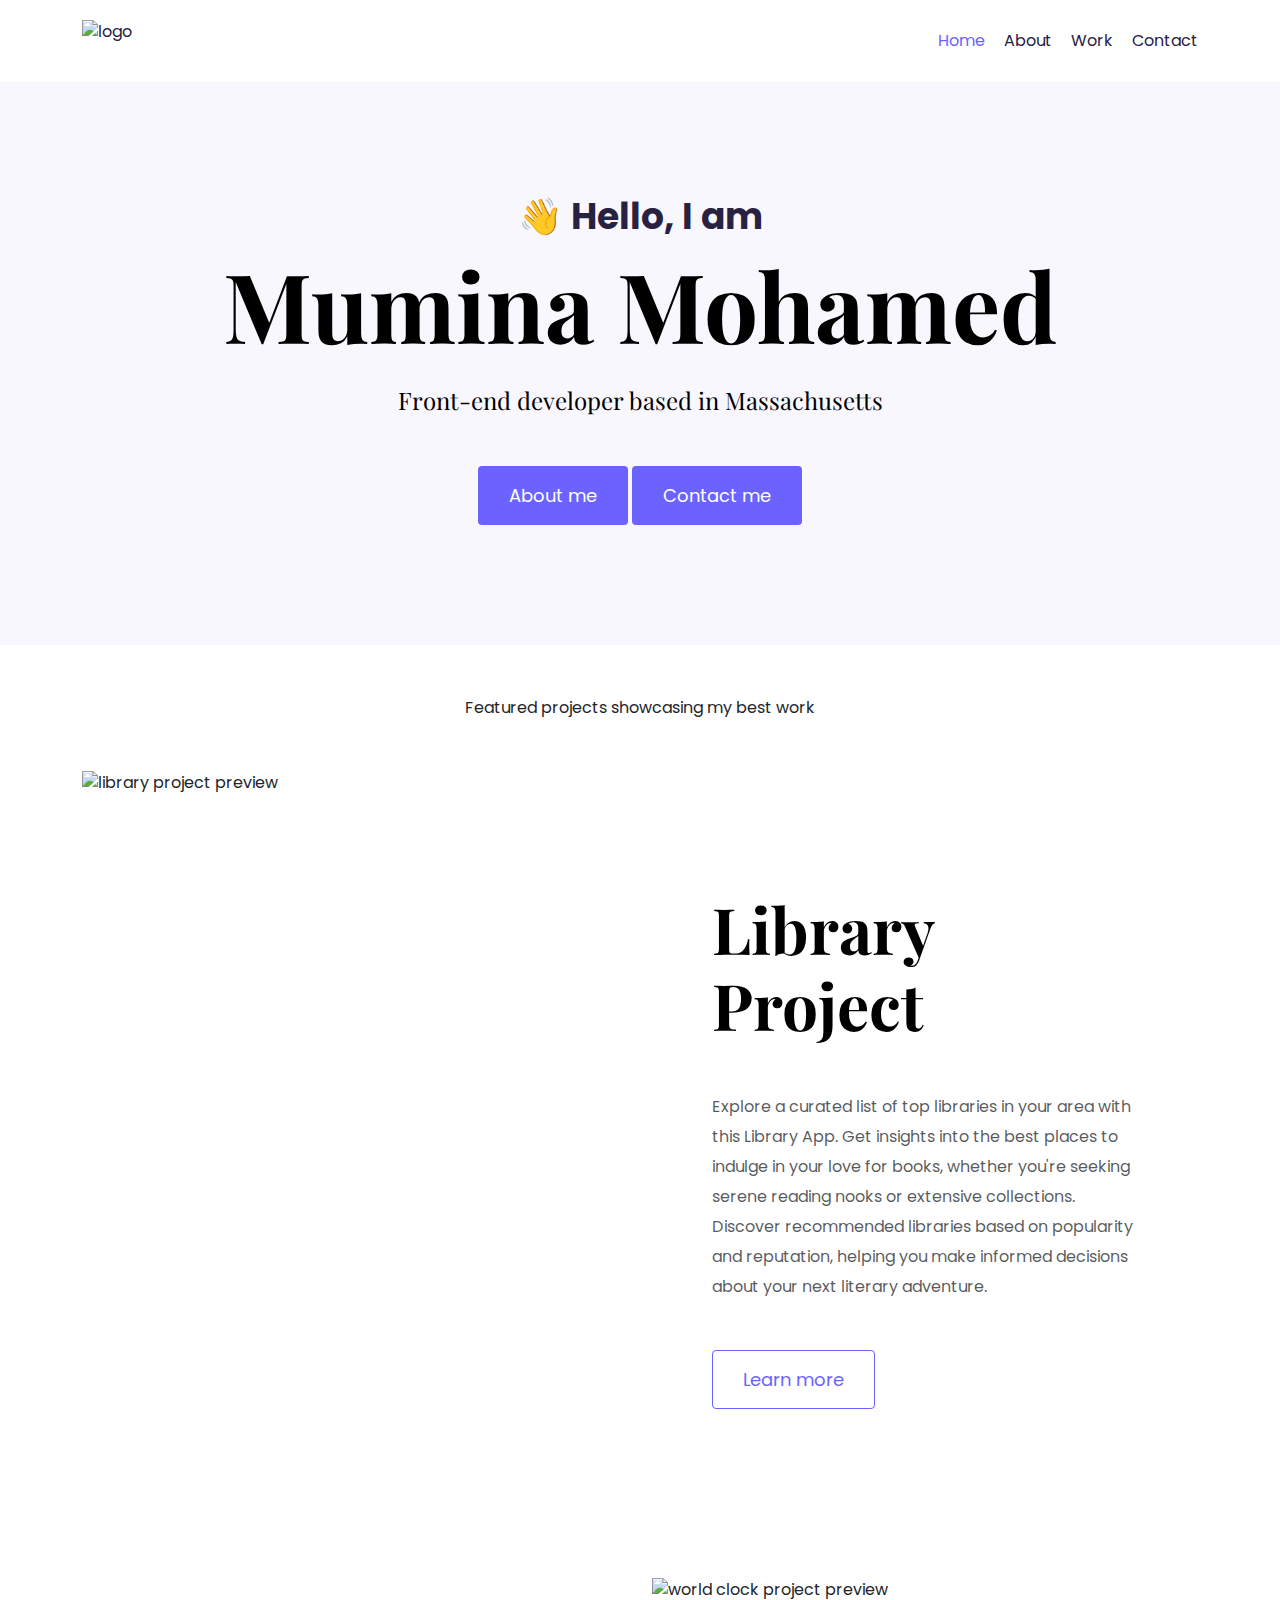
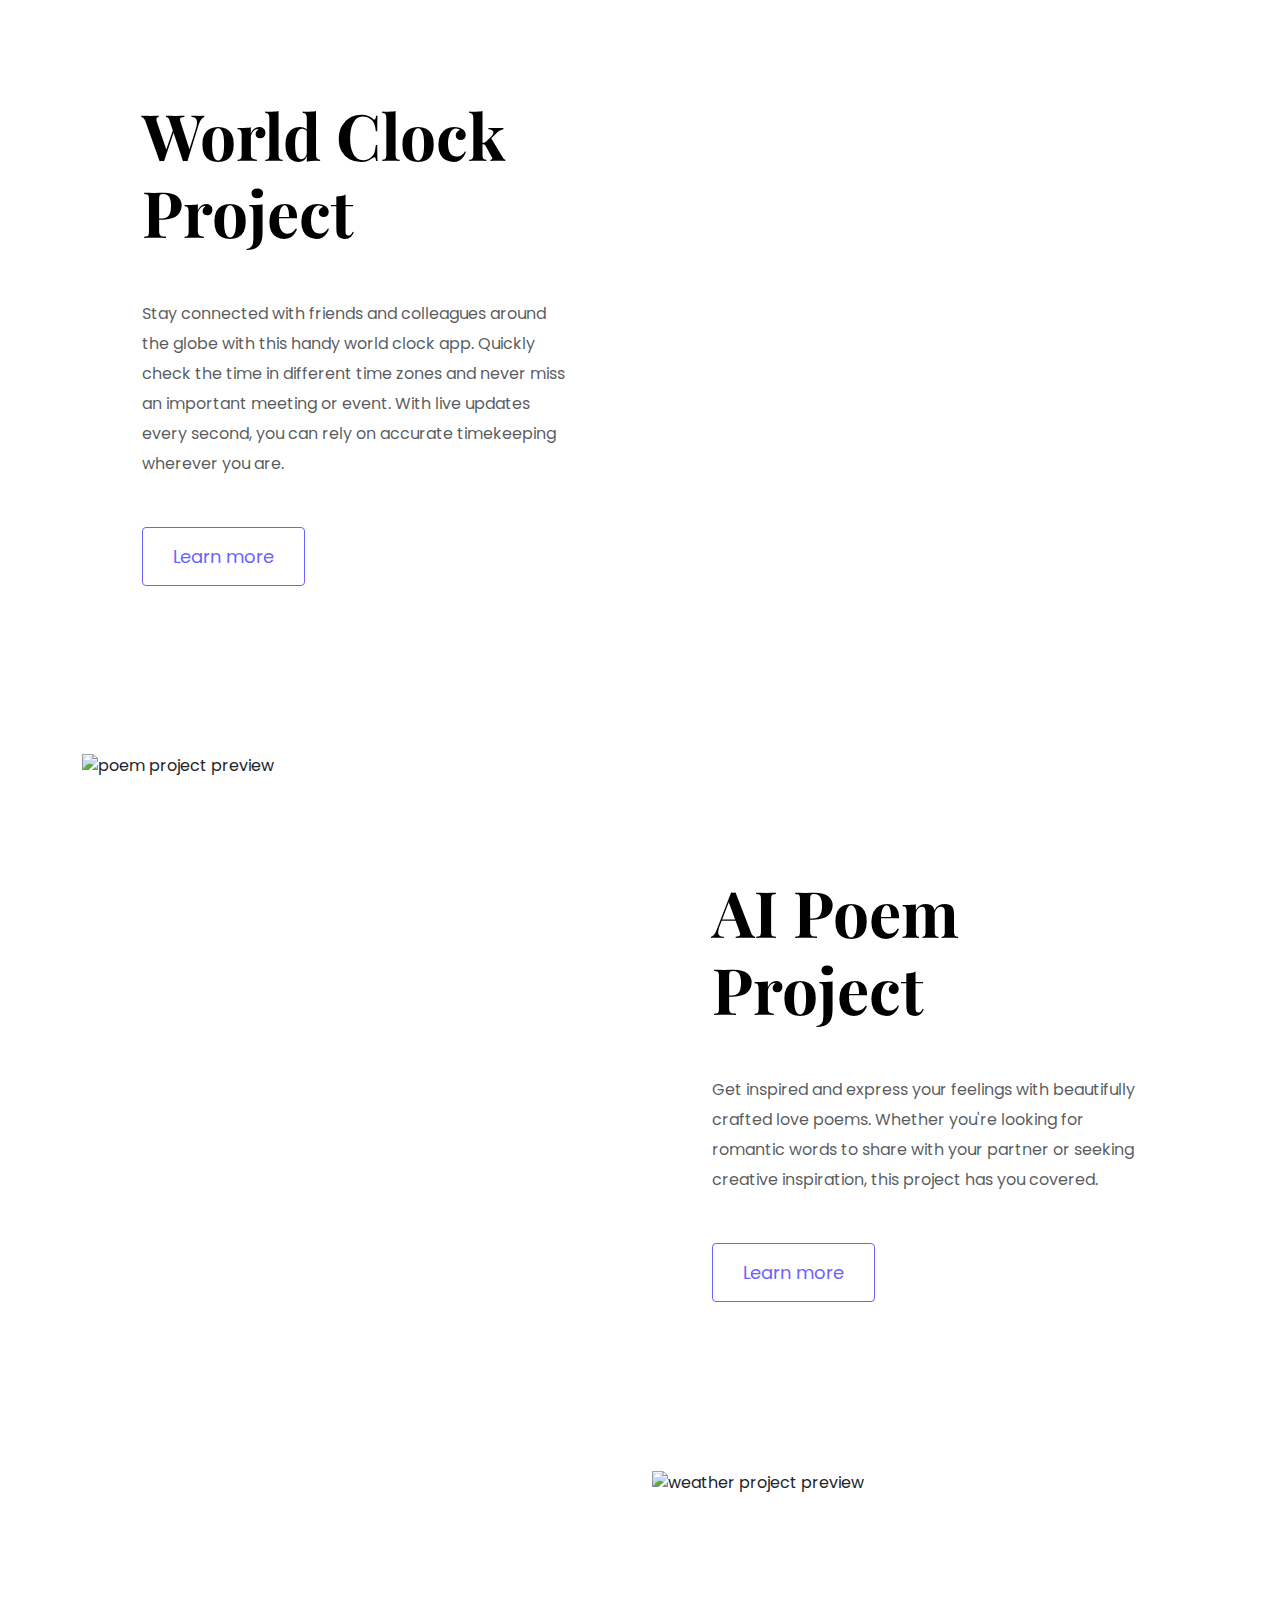
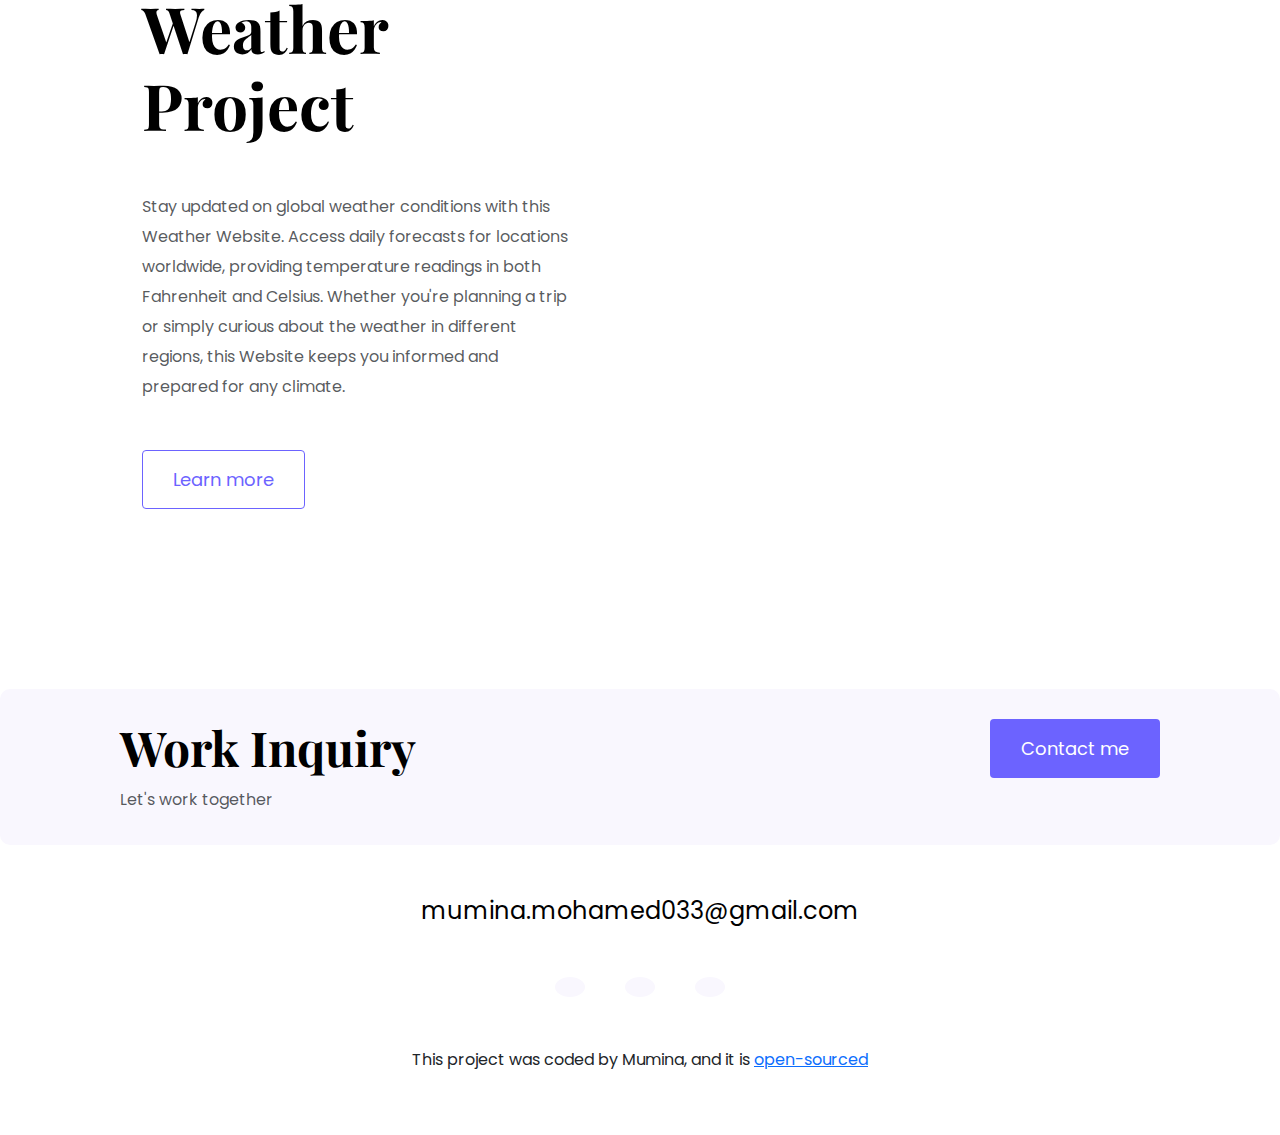
==== commit 2f157305: "added my ai poem project, worked on the about me page, and replaced each project description with re" ====
--- a/index.html
+++ b/index.html
@@ -6,10 +6,6 @@
     <link
       rel="stylesheet"
       href="https://cdn.jsdelivr.net/npm/bootstrap@5.3.2/dist/css/bootstrap.min.css"
-    />
-    <link
-      rel="stylesheet"
-      href="https://cdn.jsdelivr.net/npm/bootstrap@5.3.2/dist/js/bootstrap.bundle.min.js"
     />
     <link
       href="https://fonts.googleapis.com/css2?family=Playfair+Display:wght@700&amp;family=Poppins:wght@500;700&amp;display=swap"
@@ -32,27 +28,28 @@
       <nav class="d-flex justify-content-between">
         <a href="index.html" title="Homepage">
           <img
-            src="	https://rygym.csb.app/images/logo.png"
+            src="https://rygym.csb.app/images/logo.png"
             class="logo d-none d-md-block"
-            alt="logo" />
-          <img
-            src="https://rvrtv.csb.app/images/logo-small.jpg
-"
+            alt="logo"
+          />
+          <img
+            src="https://rvrtv.csb.app/images/logo-small.jpg"
             class="logo d-block d-md-none"
             alt="logo"
-        /></a>
+          />
+        </a>
         <ul>
           <li class="active">
-            <a href="index.html"> Home</a>
+            <a href="index.html">Home</a>
           </li>
           <li>
-            <a href="about.html" title="About Mumina"> About</a>
+            <a href="about.html" title="About Mumina">About</a>
           </li>
           <li>
-            <a href="work.html" title="Mumina's work"> Work</a>
+            <a href="work.html" title="Mumina's work">Work</a>
           </li>
           <li>
-            <a href="contact.html" title="Contact Mumina"> Contact</a>
+            <a href="contact.html" title="Contact Mumina">Contact</a>
           </li>
         </ul>
       </nav>
@@ -80,35 +77,36 @@
         </div>
         <div class="col-6">
           <div class="project-description">
-            <h2 class="mb-5">Library App</h2>
-            <p class="mb-5 text-muted">
-              Lorem ipsum dolor sit amet consectetur adipisicing elit.
-              Perferendis quia, dignissimos nam ratione veniam quibusdam porro
-              omnis quam vel eos eveniet alias temporibus deserunt veritatis
-              minima fugiat explicabo eum dolore. Lorem ipsum dolor sit amet,
-              consectetur adipisicing elit. Numquam aperiam provident tempora?
-            </p>
-            <a
-              href="https://storied-cendol-f7f8e9.netlify.app/"
-              class="btn btn-color-outline"
-              >Learn more</a
-            >
-          </div>
-        </div>
-      </div>
-      <div class="row mb-5">
-        <div class="col-6">
-          <div class="project-description">
-            <h2 class="mb-5">World Clock App</h2>
-            <p class="mb-5 text-muted">
-              Lorem ipsum dolor sit amet consectetur adipisicing elit.
-              Perferendis quia, dignissimos nam ratione veniam quibusdam porro
-              omnis quam vel eos eveniet alias temporibus deserunt veritatis
-              minima fugiat explicabo eum dolore. Lorem ipsum dolor sit amet,
-              consectetur adipisicing elit. Numquam aperiam provident tempora?
-            </p>
-            <a
-              href="https://radiant-beijinho-b3f5f6.netlify.app/"
+            <h2 class="mb-5">Library Project</h2>
+            <p class="mb-5 text-muted">
+              Explore a curated list of top libraries in your area with this
+              Library App. Get insights into the best places to indulge in your
+              love for books, whether you're seeking serene reading nooks or
+              extensive collections. Discover recommended libraries based on
+              popularity and reputation, helping you make informed decisions
+              about your next literary adventure.
+            </p>
+            <a
+              href="https://world-library.netlify.app/"
+              class="btn btn-color-outline"
+              >Learn more</a
+            >
+          </div>
+        </div>
+      </div>
+      <div class="row mb-5">
+        <div class="col-6">
+          <div class="project-description">
+            <h2 class="mb-5">World Clock Project</h2>
+            <p class="mb-5 text-muted">
+              Stay connected with friends and colleagues around the globe with
+              this handy world clock app. Quickly check the time in different
+              time zones and never miss an important meeting or event. With live
+              updates every second, you can rely on accurate timekeeping
+              wherever you are.
+            </p>
+            <a
+              href="https://world-timer-app.netlify.app/"
               class="btn btn-color-outline"
               >Learn more</a
             >
@@ -125,78 +123,103 @@
       <div class="row mb-5">
         <div class="col d-none d-lg-block">
           <img
+            src="https://s3.amazonaws.com/shecodesio-production/uploads/files/000/114/021/original/Screenshot_2024-02-05_232955.png?1707194374"
+            class="img-fluid"
+            alt="poem project preview"
+          />
+        </div>
+        <div class="col-6">
+          <div class="project-description">
+            <h2 class="mb-5">AI Poem Project</h2>
+            <p class="mb-5 text-muted">
+              Get inspired and express your feelings with beautifully crafted
+              love poems. Whether you're looking for romantic words to share
+              with your partner or seeking creative inspiration, this project
+              has you covered.
+            </p>
+            <a
+              href="https://love-poem-generator.netlify.app/"
+              class="btn btn-color-outline"
+              >Learn more</a
+            >
+          </div>
+        </div>
+      </div>
+      <div class="row mb-5">
+        <div class="col-6">
+          <div class="project-description">
+            <h2 class="mb-5">Weather Project</h2>
+            <p class="mb-5 text-muted">
+              Stay updated on global weather conditions with this Weather
+              Website. Access daily forecasts for locations worldwide, providing
+              temperature readings in both Fahrenheit and Celsius. Whether
+              you're planning a trip or simply curious about the weather in
+              different regions, this Website keeps you informed and prepared
+              for any climate.
+            </p>
+            <a
+              href="https://weather-rain.netlify.app/"
+              class="btn btn-color-outline"
+              >Learn more</a
+            >
+          </div>
+        </div>
+        <div class="col d-none d-lg-block">
+          <img
             src="https://s3.amazonaws.com/shecodesio-production/uploads/files/000/109/024/original/Screenshot_2024-01-02_182021.png?1704243326"
             class="img-fluid"
             alt="weather project preview"
           />
         </div>
-        <div class="col-6">
-          <div class="project-description">
-            <h2 class="mb-5">Weather App</h2>
-            <p class="mb-5 text-muted">
-              Lorem ipsum dolor sit amet consectetur adipisicing elit.
-              Perferendis quia, dignissimos nam ratione veniam quibusdam porro
-              omnis quam vel eos eveniet alias temporibus deserunt veritatis
-              minima fugiat explicabo eum dolore. Lorem ipsum dolor sit amet,
-              consectetur adipisicing elit. Numquam aperiam provident tempora?
-            </p>
-            <a
-              href="https://funny-starship-1824d3.netlify.app/"
-              class="btn btn-color-outline"
-              >Learn more</a
-            >
-          </div>
-        </div>
-      </div>
-      <footer>
-        <div
-          class="contact-box d-flex justify-content-between mb-5 d-none d-md-flex"
-        >
-          <div>
-            <h3>Work Inquiry</h3>
-            <p class="text-muted">Let's work together</p>
-          </div>
-          <div>
-            <a href="contact.html" class="btn btn-color" title="Contact"
-              >Contact me</a
-            >
-          </div>
-        </div>
-        <div class="d-flex justify-content-center mb-5">
-          <a
-            href="mailto:mumina.mohamed033@gmail.com"
-            class="email-link"
-            title="Email"
-            >mumina.mohamed033@gmail.com</a
+      </div>
+    </div>
+    <footer>
+      <div
+        class="contact-box d-flex justify-content-between mb-5 d-none d-md-flex"
+      >
+        <div>
+          <h3>Work Inquiry</h3>
+          <p class="text-muted">Let's work together</p>
+        </div>
+        <div>
+          <a href="contact.html" class="btn btn-color" title="Contact"
+            >Contact me</a
           >
         </div>
-        <div class="social-links d-flex justify-content-center">
-          <a
-            href="https://www.github.com/mumina033"
-            title="Github"
-            target="_blank"
-          >
-            <i class="fab fa-github"></i> </a
-          ><a
-            href="https://www.instagram.com/mumina.codes"
-            title="Instagram"
-            target="_blank"
-          >
-            <i class="fab fa-instagram"></i>
-          </a>
-          <a href="https://www.x.com/mumina033" title="X" target="_blank">
-            <i class="fab fa-x"></i>
-          </a>
-        </div>
-        <p class="text-center mt-5">
-          This project was coded by Mumina, and it is
-          <a
-            href="https://github.com/Mumina033/portfolio-project"
-            target="_blank"
-            >open-sourced</a
-          >
-        </p>
-      </footer>
-    </div>
+      </div>
+      <div class="d-flex justify-content-center mb-5">
+        <a
+          href="mailto:mumina.mohamed033@gmail.com"
+          class="email-link"
+          title="Email"
+          >mumina.mohamed033@gmail.com</a
+        >
+      </div>
+      <div class="social-links d-flex justify-content-center">
+        <a
+          href="https://www.github.com/mumina033"
+          title="Github"
+          target="_blank"
+        >
+          <i class="fab fa-github"></i>
+        </a>
+        <a
+          href="https://www.instagram.com/mumina.codes"
+          title="Instagram"
+          target="_blank"
+        >
+          <i class="fab fa-instagram"></i>
+        </a>
+        <a href="https://www.x.com/mumina033" title="X" target="_blank">
+          <i class="fab fa-x"></i>
+        </a>
+      </div>
+      <p class="text-center mt-5">
+        This project was coded by Mumina, and it is
+        <a href="https://github.com/Mumina033/portfolio-project" target="_blank"
+          >open-sourced</a
+        >
+      </p>
+    </footer>
   </body>
 </html>
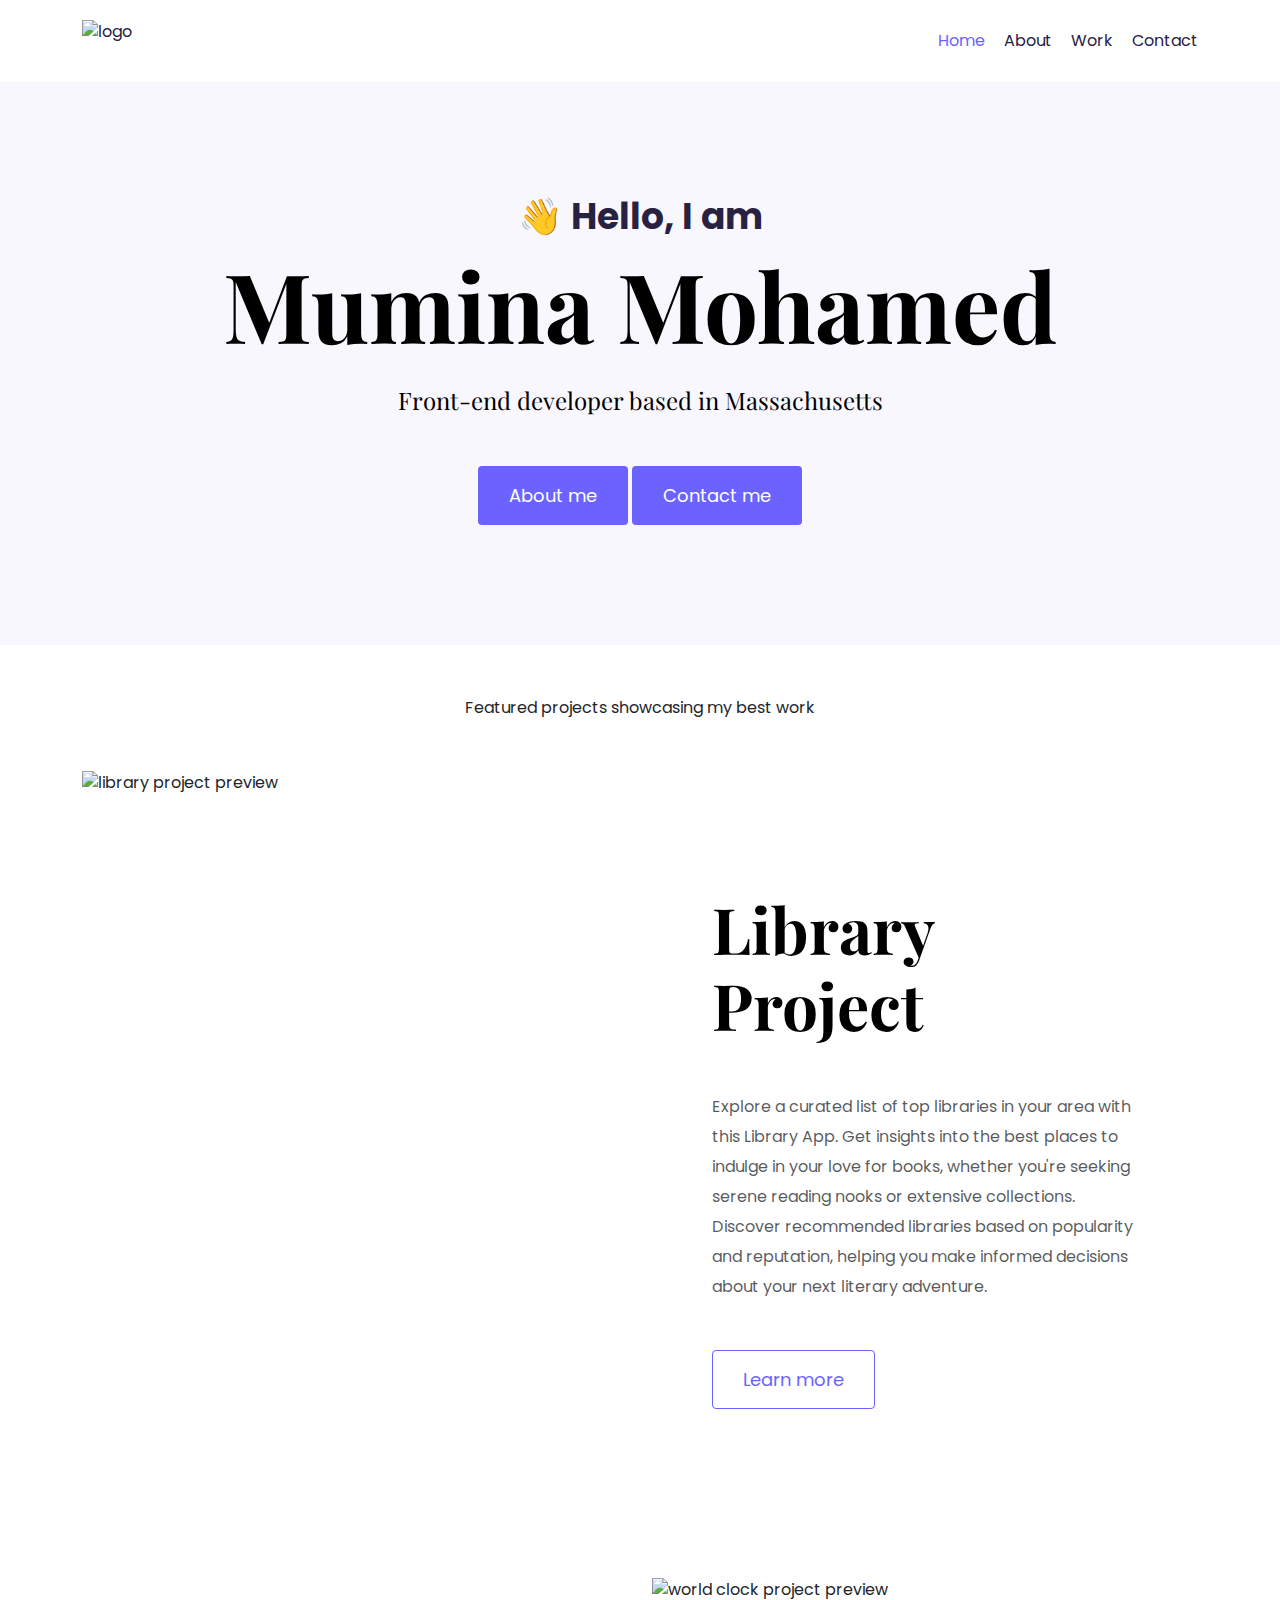
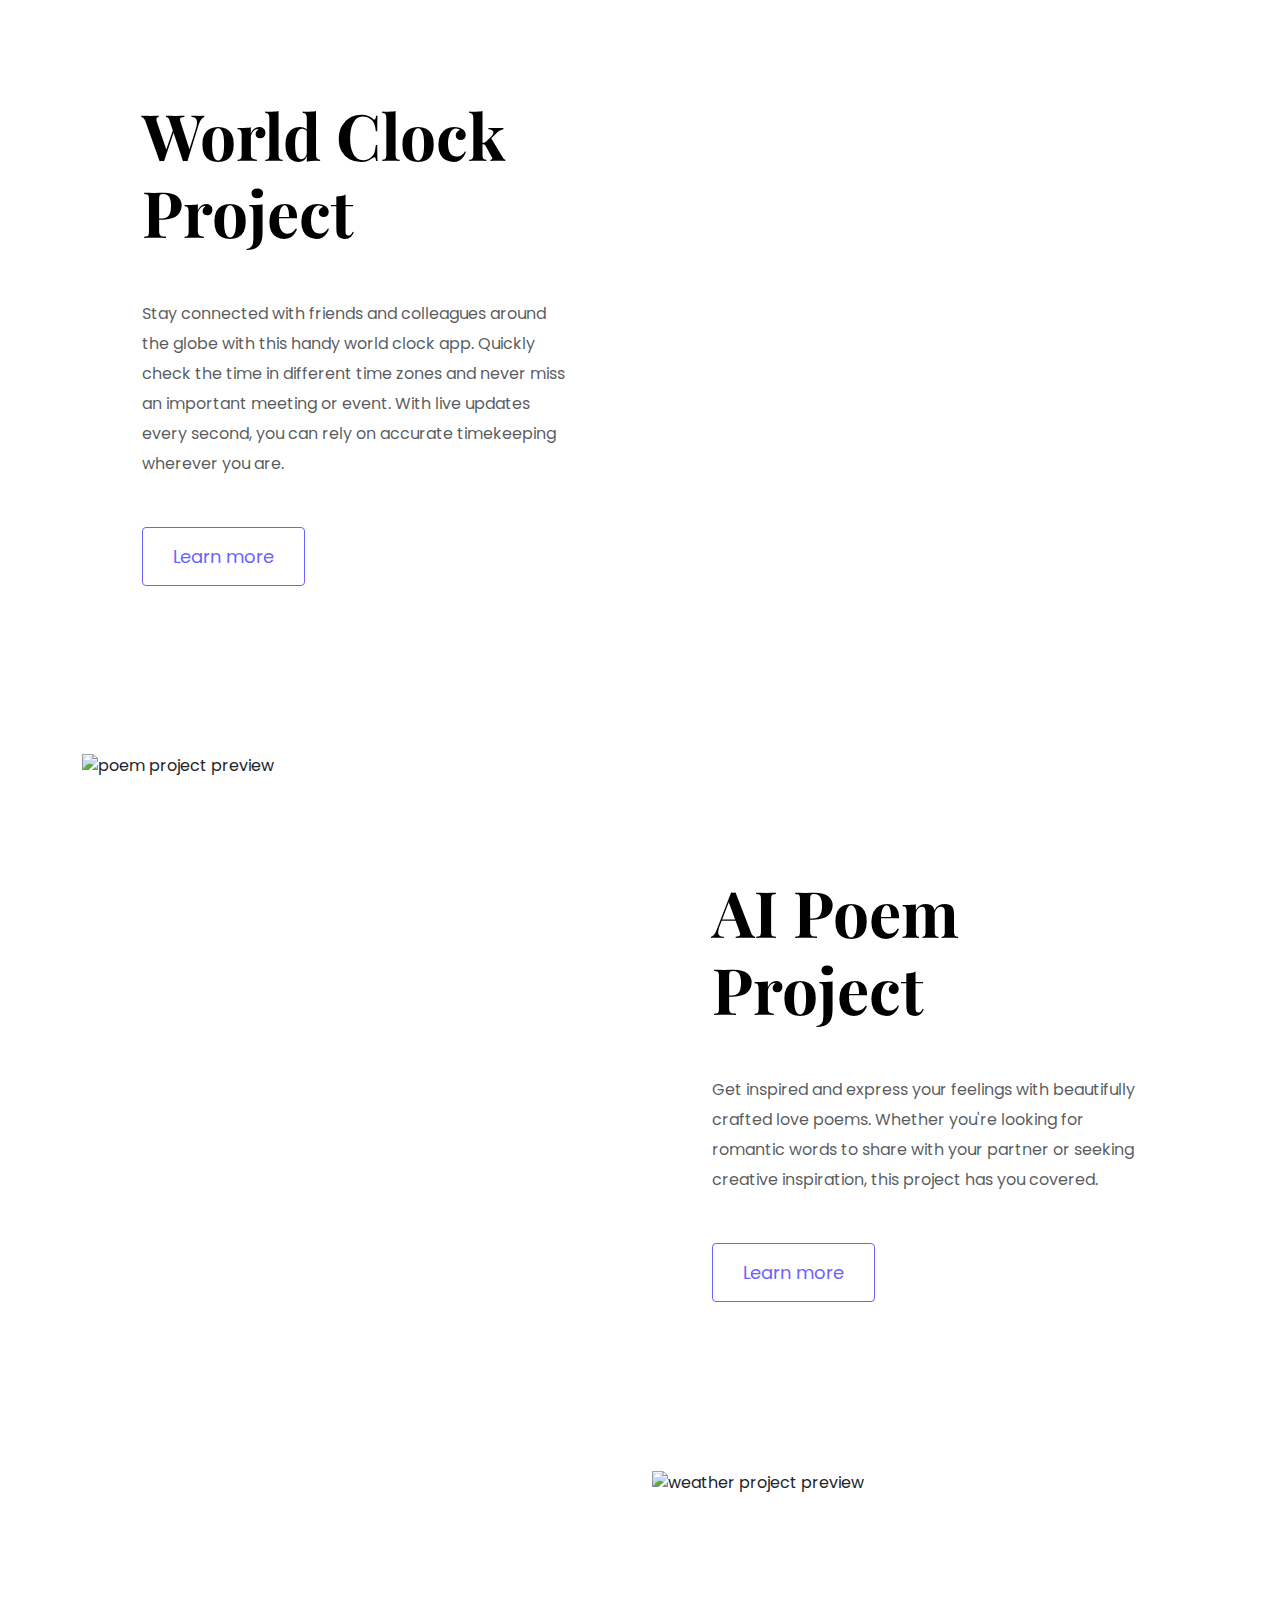
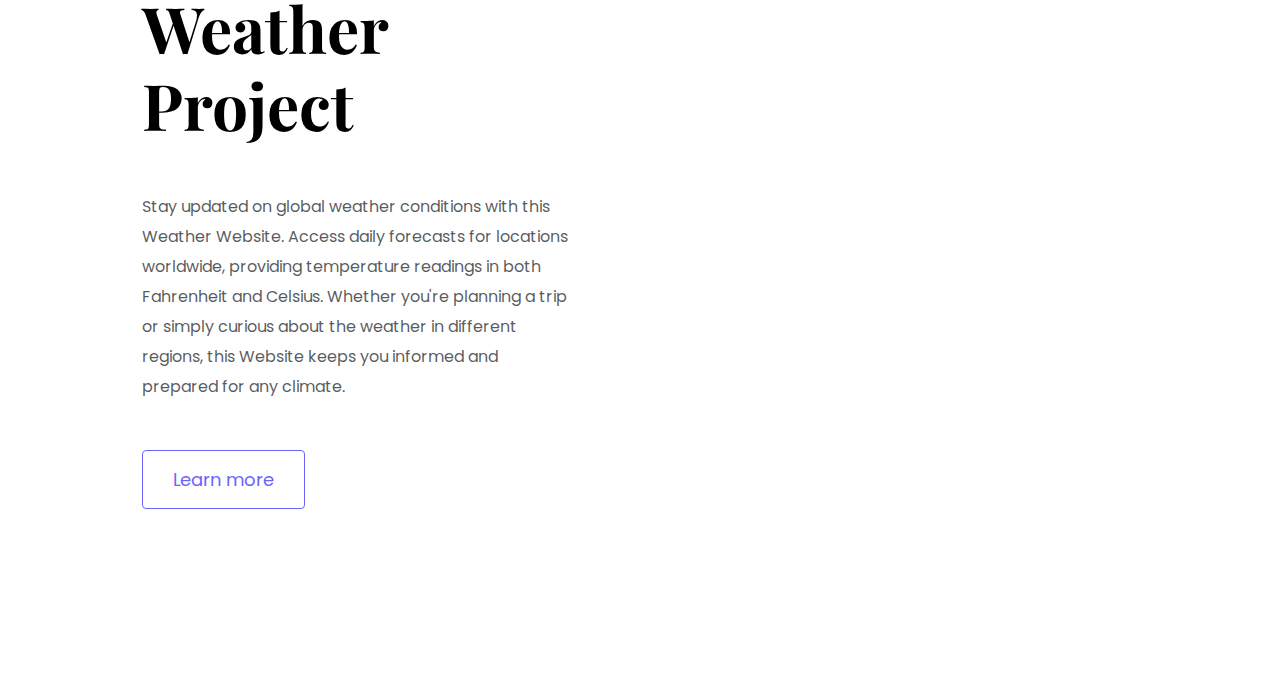
==== commit 7b3a4d83: "fixed an issue with the overflow and linked my email to the contact buttons" ====
--- a/index.html
+++ b/index.html
@@ -173,53 +173,5 @@
         </div>
       </div>
     </div>
-    <footer>
-      <div
-        class="contact-box d-flex justify-content-between mb-5 d-none d-md-flex"
-      >
-        <div>
-          <h3>Work Inquiry</h3>
-          <p class="text-muted">Let's work together</p>
-        </div>
-        <div>
-          <a href="contact.html" class="btn btn-color" title="Contact"
-            >Contact me</a
-          >
-        </div>
-      </div>
-      <div class="d-flex justify-content-center mb-5">
-        <a
-          href="mailto:mumina.mohamed033@gmail.com"
-          class="email-link"
-          title="Email"
-          >mumina.mohamed033@gmail.com</a
-        >
-      </div>
-      <div class="social-links d-flex justify-content-center">
-        <a
-          href="https://www.github.com/mumina033"
-          title="Github"
-          target="_blank"
-        >
-          <i class="fab fa-github"></i>
-        </a>
-        <a
-          href="https://www.instagram.com/mumina.codes"
-          title="Instagram"
-          target="_blank"
-        >
-          <i class="fab fa-instagram"></i>
-        </a>
-        <a href="https://www.x.com/mumina033" title="X" target="_blank">
-          <i class="fab fa-x"></i>
-        </a>
-      </div>
-      <p class="text-center mt-5">
-        This project was coded by Mumina, and it is
-        <a href="https://github.com/Mumina033/portfolio-project" target="_blank"
-          >open-sourced</a
-        >
-      </p>
-    </footer>
   </body>
 </html>
--- a/css/style.css
+++ b/css/style.css
@@ -125,6 +125,9 @@
   line-height: 27px;
   padding: 15px 30px;
 }
+.custom-btn {
+  margin-left: 110px;
+}
 
 .project-description {
   padding: 120px 60px;
@@ -169,6 +172,19 @@
   nav a {
     font-size: 12px;
   }
+  body.about-page {
+    font-size: 14px;
+  }
+  .hide {
+    display: none;
+  }
+  .email-link {
+    font-size: 14px;
+  }
+
+  footer.container {
+    display: hidden;
+  }
   h1 {
     font-size: 44px;
     line-height: 2;
@@ -195,7 +211,11 @@
     text-align: center;
     padding: 0;
   }
+
   .content-container a {
     margin-bottom: 35px;
   }
-}
+  .custom-btn {
+    margin-left: 1px;
+  }
+}
